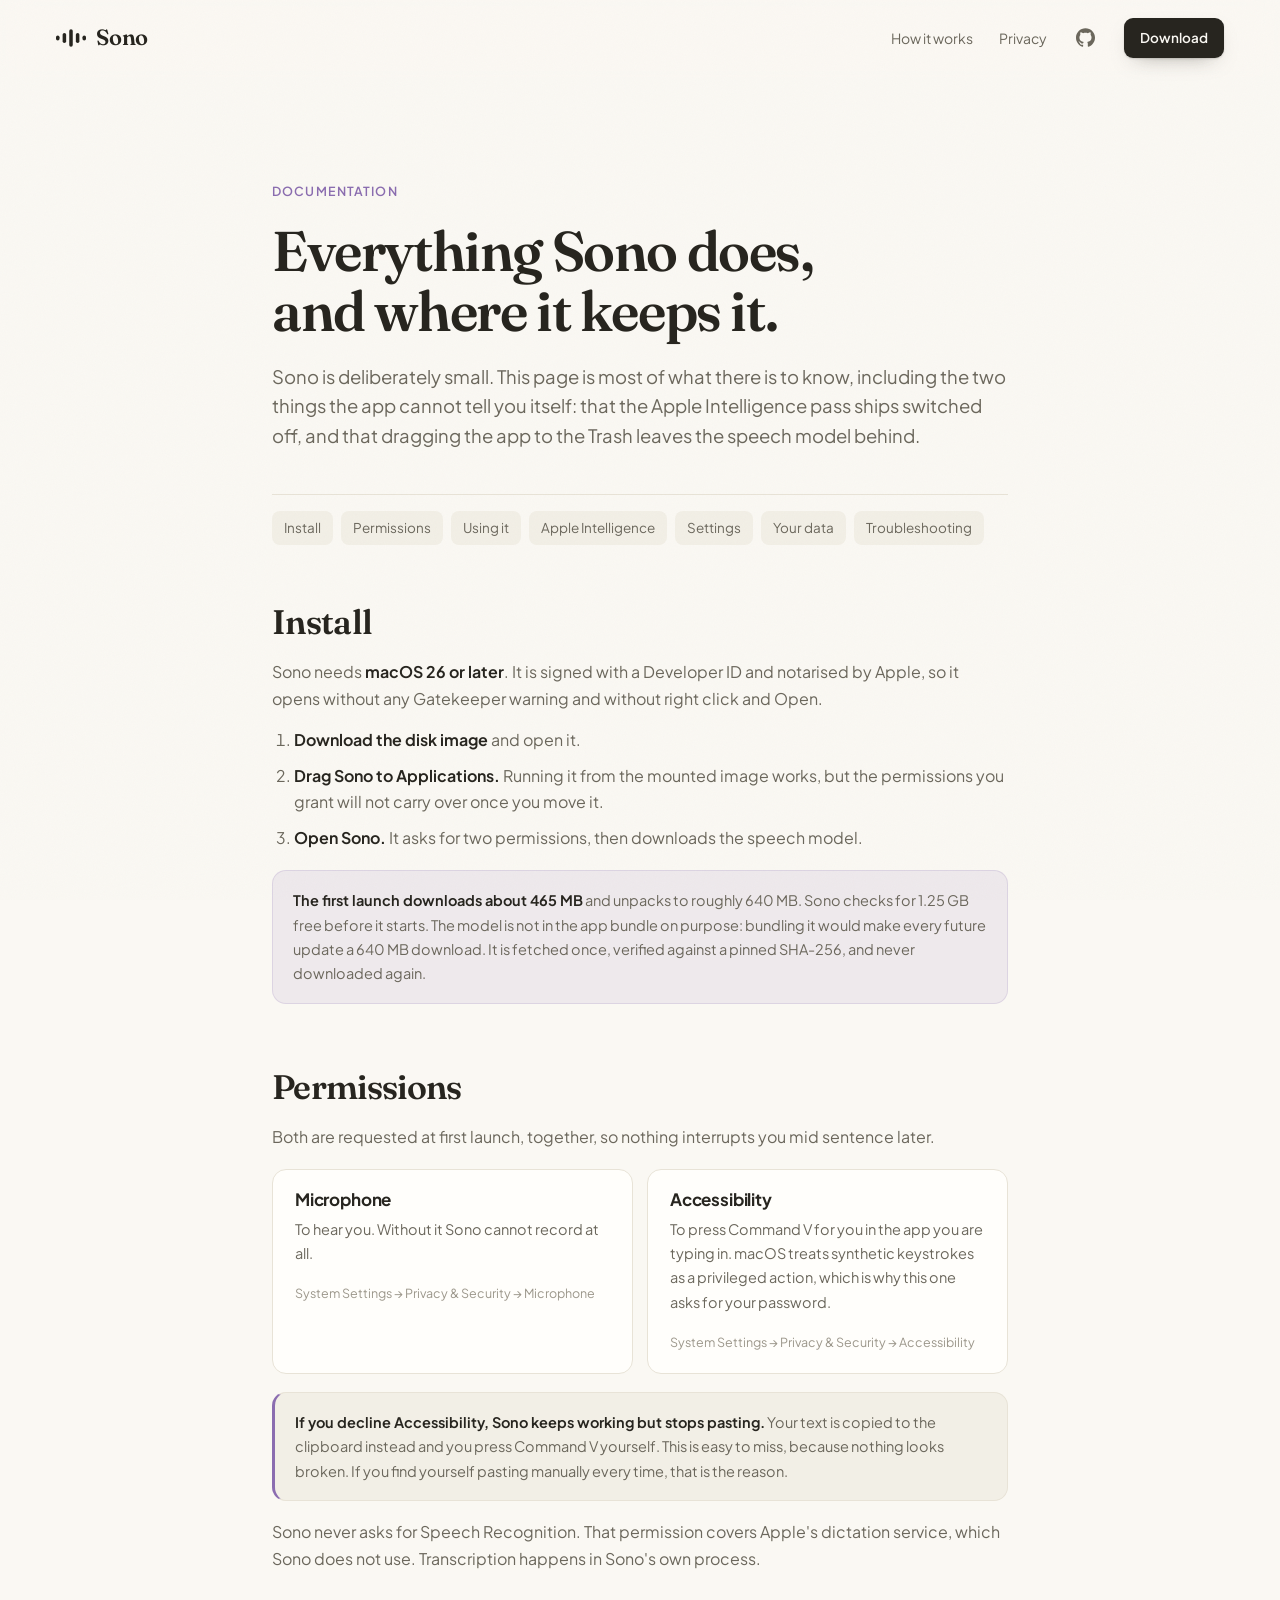
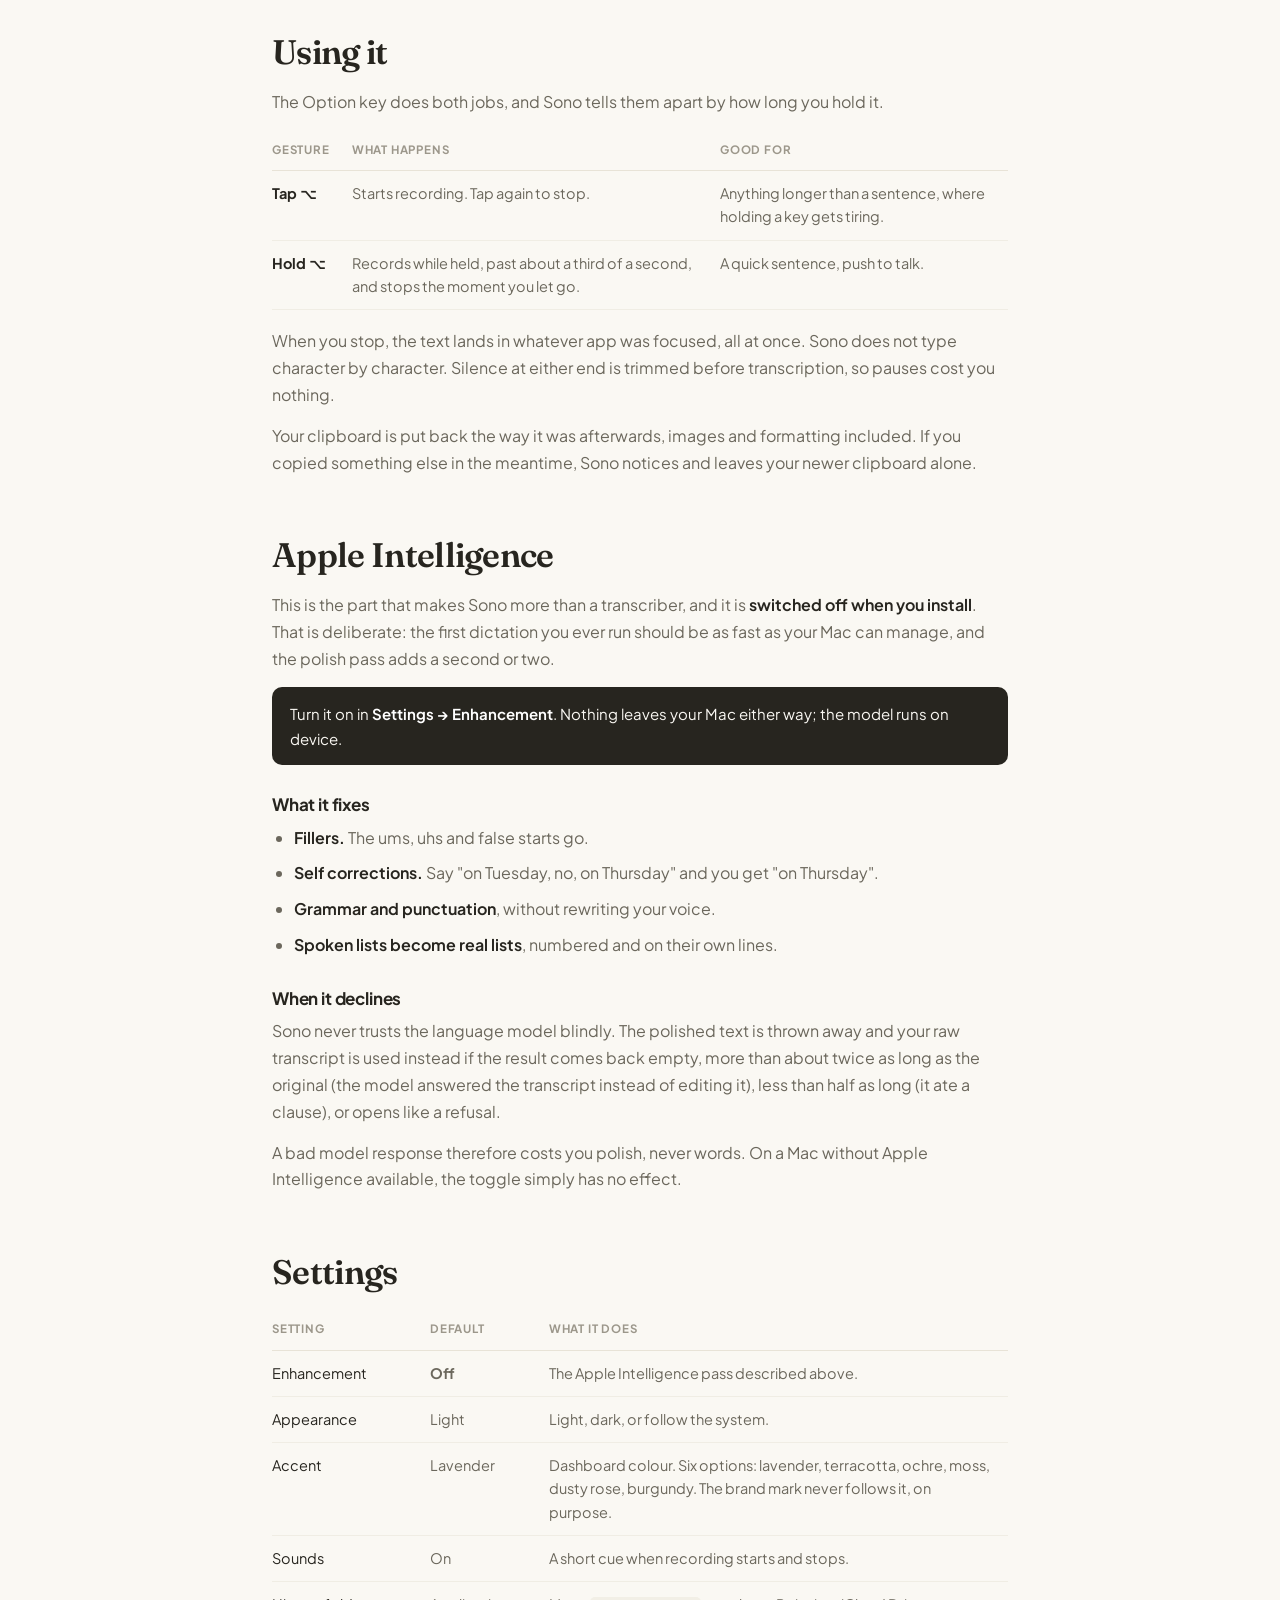
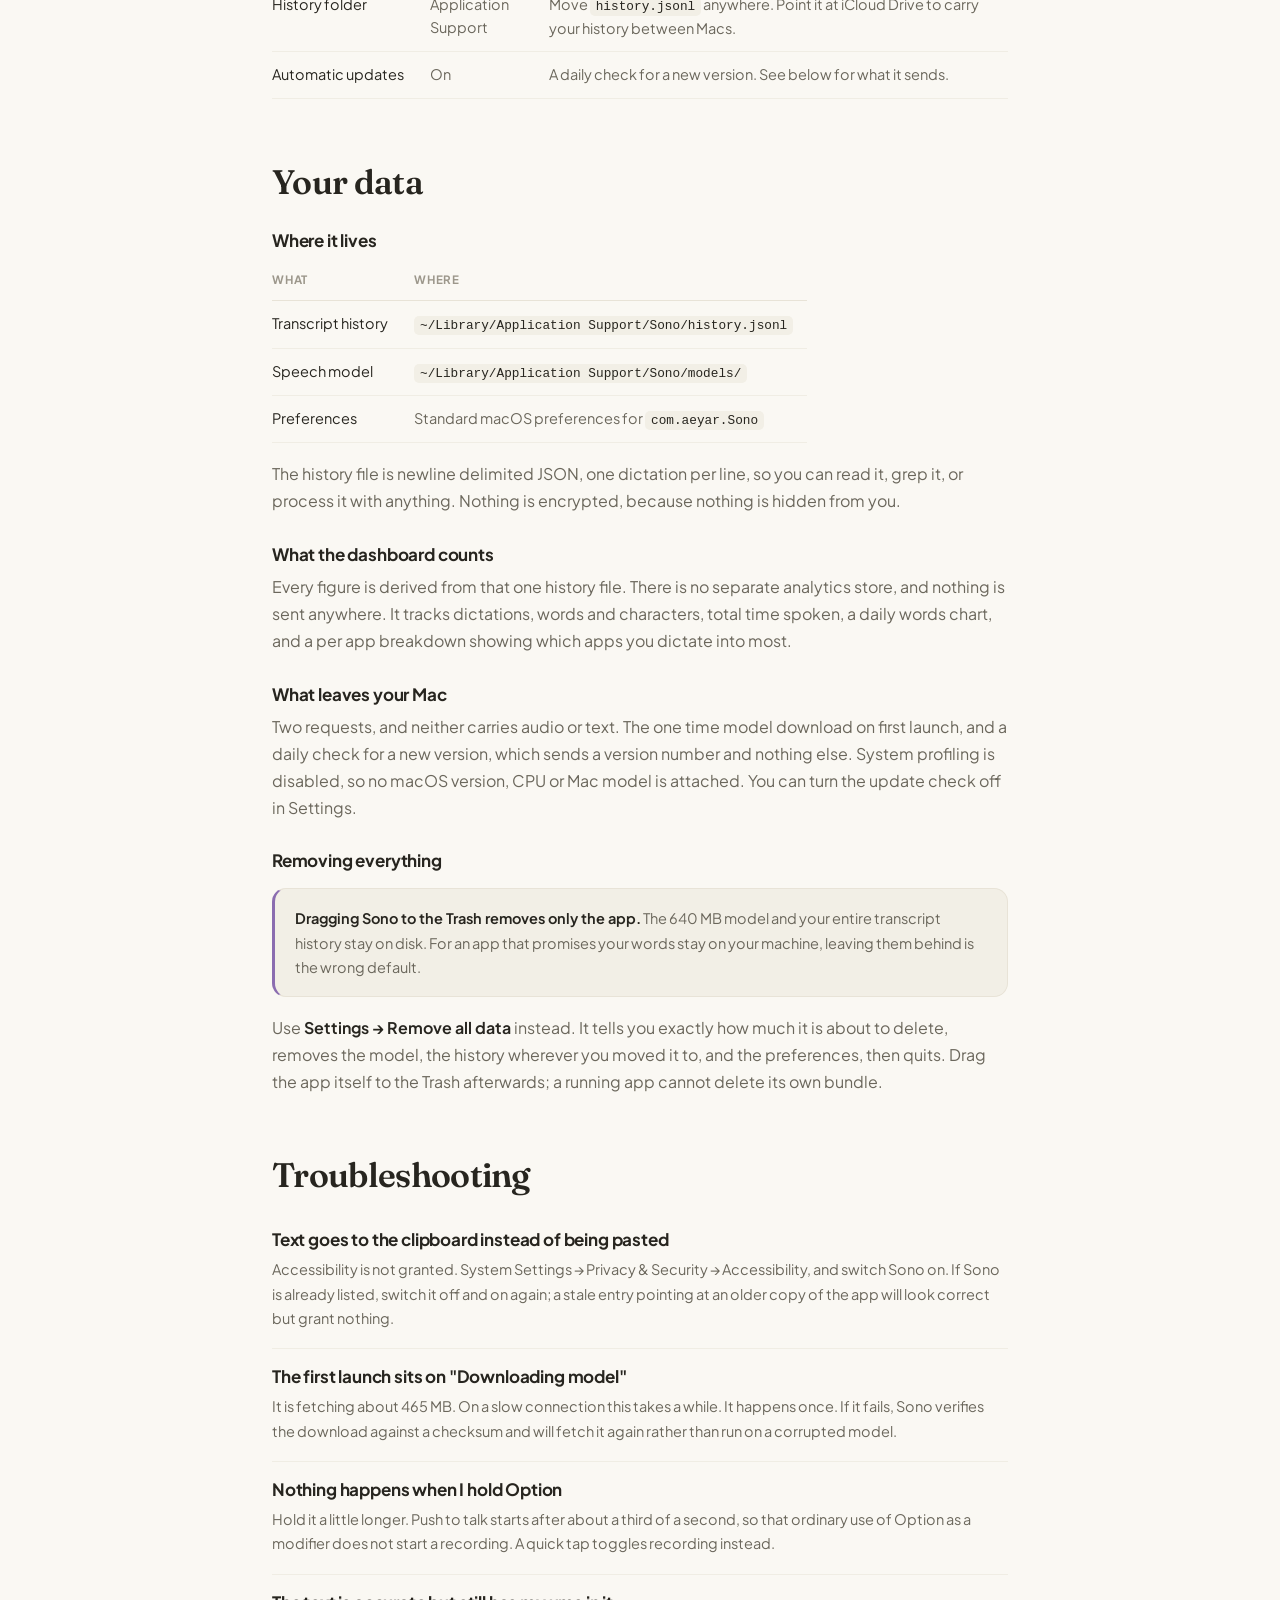
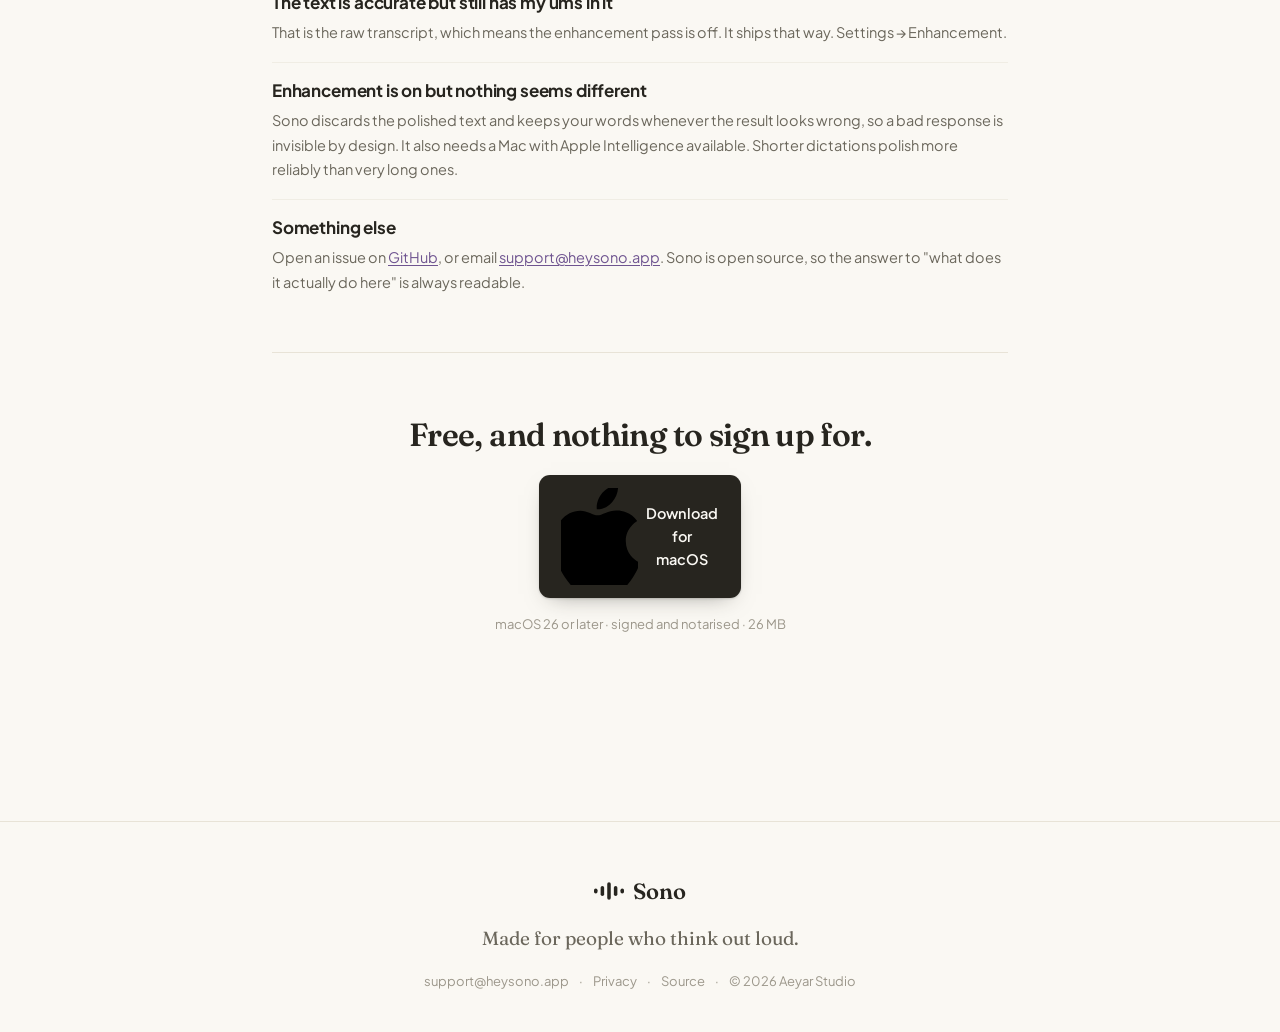
==== Web/docs.html @ 84ddc8af "Add a docs page Two things the app cannot tell you about itself, and both cost users something: the " ====
<!doctype html>
<html lang="en">
<head>
<meta charset="utf-8" />
<meta name="viewport" content="width=device-width, initial-scale=1" />
<title>Sono · Documentation</title>
<meta name="description" content="How to install Sono, which permissions it needs and why, what the Apple Intelligence pass does, where your data lives, and how to remove it." />
<link rel="stylesheet" href="css/style.css" />
<link rel="icon" href="img/favicon.svg" type="image/svg+xml" />
<meta property="og:title" content="Sono documentation" />
<meta property="og:description" content="Install, permissions, Apple Intelligence, your data." />
</head>
<body>

<svg class="grain" aria-hidden="true"><filter id="g"><feTurbulence type="fractalNoise" baseFrequency="0.9" numOctaves="3" /></filter><rect width="100%" height="100%" filter="url(#g)" /></svg>

<header class="nav">
  <a class="brand" href="/" aria-label="Sono home">
    <svg class="mark" viewBox="0 0 34 20" aria-hidden="true">
      <rect x="0"  y="7.2" width="4" height="5.6" rx="2" />
      <rect x="7.5" y="4.2" width="4" height="11.6" rx="2" />
      <rect x="15" y="0"   width="4" height="20"   rx="2" />
      <rect x="22.5" y="4.2" width="4" height="11.6" rx="2" />
      <rect x="30" y="7.2" width="4" height="5.6" rx="2" />
    </svg>
    <span class="wordmark">Sono</span>
  </a>
  <nav class="nav-links">
    <a href="/#how">How it works</a>
    <a href="/#privacy">Privacy</a>
    <a class="nav-icon" href="https://github.com/aeyar-studio/sono"
       target="_blank" rel="noopener" aria-label="Sono on GitHub" title="Source on GitHub">
      <svg viewBox="0 0 24 24" aria-hidden="true" focusable="false">
        <path fill="currentColor" d="M12 .297c-6.63 0-12 5.373-12 12 0 5.303 3.438 9.8 8.205 11.385.6.113.82-.258.82-.577 0-.285-.01-1.04-.015-2.04-3.338.724-4.042-1.61-4.042-1.61C4.422 18.07 3.633 17.7 3.633 17.7c-1.087-.744.084-.729.084-.729 1.205.084 1.838 1.236 1.838 1.236 1.07 1.835 2.809 1.305 3.495.998.108-.776.417-1.305.76-1.605-2.665-.3-5.466-1.332-5.466-5.93 0-1.31.465-2.38 1.235-3.22-.135-.303-.54-1.523.105-3.176 0 0 1.005-.322 3.3 1.23.96-.267 1.98-.399 3-.405 1.02.006 2.04.138 3 .405 2.28-1.552 3.285-1.23 3.285-1.23.645 1.653.24 2.873.12 3.176.765.84 1.23 1.91 1.23 3.22 0 4.61-2.805 5.625-5.475 5.92.42.36.81 1.096.81 2.22 0 1.606-.015 2.896-.015 3.286 0 .315.21.69.825.57C20.565 22.092 24 17.592 24 12.297c0-6.627-5.373-12-12-12" />
      </svg>
    </a>
    <a class="btn btn-solid btn-sm" href="/releases/Sono-1.0.dmg" download>Download</a>
  </nav>
</header>

<main class="docs">

  <header class="docs-head">
    <p class="eyebrow">Documentation</p>
    <h1>Everything Sono does,<br />and where it keeps it.</h1>
    <p class="lede">
      Sono is deliberately small. This page is most of what there is to know,
      including the two things the app cannot tell you itself: that the
      Apple Intelligence pass ships switched off, and that dragging the app to
      the Trash leaves the speech model behind.
    </p>
  </header>

  <nav class="docs-toc" aria-label="On this page">
    <a href="#install">Install</a>
    <a href="#permissions">Permissions</a>
    <a href="#using">Using it</a>
    <a href="#intelligence">Apple Intelligence</a>
    <a href="#settings">Settings</a>
    <a href="#data">Your data</a>
    <a href="#trouble">Troubleshooting</a>
  </nav>

  <!-- ─────────────────────────────── install -->
  <section class="docs-sec" id="install">
    <h2>Install</h2>
    <p>
      Sono needs <b>macOS 26 or later</b>. It is signed with a Developer ID and
      notarised by Apple, so it opens without any Gatekeeper warning and without
      right click and Open.
    </p>
    <ol class="docs-steps">
      <li><b>Download the disk image</b> and open it.</li>
      <li><b>Drag Sono to Applications.</b> Running it from the mounted image
        works, but the permissions you grant will not carry over once you move it.</li>
      <li><b>Open Sono.</b> It asks for two permissions, then downloads the speech
        model.</li>
    </ol>
    <div class="docs-note">
      <p>
        <b>The first launch downloads about 465 MB</b> and unpacks to roughly
        640 MB. Sono checks for 1.25 GB free before it starts. The model is not
        in the app bundle on purpose: bundling it would make every future update
        a 640 MB download. It is fetched once, verified against a pinned SHA-256,
        and never downloaded again.
      </p>
    </div>
  </section>

  <!-- ─────────────────────────────── permissions -->
  <section class="docs-sec" id="permissions">
    <h2>Permissions</h2>
    <p>
      Both are requested at first launch, together, so nothing interrupts you
      mid sentence later.
    </p>

    <div class="docs-grid">
      <div class="docs-card">
        <h3>Microphone</h3>
        <p>To hear you. Without it Sono cannot record at all.</p>
        <p class="docs-meta">System Settings → Privacy &amp; Security → Microphone</p>
      </div>
      <div class="docs-card">
        <h3>Accessibility</h3>
        <p>
          To press Command V for you in the app you are typing in. macOS treats
          synthetic keystrokes as a privileged action, which is why this one asks
          for your password.
        </p>
        <p class="docs-meta">System Settings → Privacy &amp; Security → Accessibility</p>
      </div>
    </div>

    <div class="docs-note docs-note-warn">
      <p>
        <b>If you decline Accessibility, Sono keeps working but stops pasting.</b>
        Your text is copied to the clipboard instead and you press Command V
        yourself. This is easy to miss, because nothing looks broken. If you find
        yourself pasting manually every time, that is the reason.
      </p>
    </div>

    <p>
      Sono never asks for Speech Recognition. That permission covers Apple's
      dictation service, which Sono does not use. Transcription happens in
      Sono's own process.
    </p>
  </section>

  <!-- ─────────────────────────────── using -->
  <section class="docs-sec" id="using">
    <h2>Using it</h2>
    <p>The Option key does both jobs, and Sono tells them apart by how long you hold it.</p>

    <table class="docs-table">
      <thead><tr><th>Gesture</th><th>What happens</th><th>Good for</th></tr></thead>
      <tbody>
        <tr>
          <td><b>Tap ⌥</b></td>
          <td>Starts recording. Tap again to stop.</td>
          <td>Anything longer than a sentence, where holding a key gets tiring.</td>
        </tr>
        <tr>
          <td><b>Hold ⌥</b></td>
          <td>Records while held, past about a third of a second, and stops the
              moment you let go.</td>
          <td>A quick sentence, push to talk.</td>
        </tr>
      </tbody>
    </table>

    <p>
      When you stop, the text lands in whatever app was focused, all at once.
      Sono does not type character by character. Silence at either end is
      trimmed before transcription, so pauses cost you nothing.
    </p>
    <p>
      Your clipboard is put back the way it was afterwards, images and formatting
      included. If you copied something else in the meantime, Sono notices and
      leaves your newer clipboard alone.
    </p>
  </section>

  <!-- ─────────────────────────────── apple intelligence -->
  <section class="docs-sec" id="intelligence">
    <h2>Apple Intelligence</h2>
    <p>
      This is the part that makes Sono more than a transcriber, and it is
      <b>switched off when you install</b>. That is deliberate: the first
      dictation you ever run should be as fast as your Mac can manage, and the
      polish pass adds a second or two.
    </p>
    <p class="docs-turnon">
      Turn it on in <b>Settings → Enhancement</b>. Nothing leaves your Mac either
      way; the model runs on device.
    </p>

    <h3>What it fixes</h3>
    <ul class="docs-list">
      <li><b>Fillers.</b> The ums, uhs and false starts go.</li>
      <li><b>Self corrections.</b> Say "on Tuesday, no, on Thursday" and you get
        "on Thursday".</li>
      <li><b>Grammar and punctuation</b>, without rewriting your voice.</li>
      <li><b>Spoken lists become real lists</b>, numbered and on their own lines.</li>
    </ul>

    <h3>When it declines</h3>
    <p>
      Sono never trusts the language model blindly. The polished text is thrown
      away and your raw transcript is used instead if the result comes back
      empty, more than about twice as long as the original (the model answered
      the transcript instead of editing it), less than half as long (it ate a
      clause), or opens like a refusal.
    </p>
    <p>
      A bad model response therefore costs you polish, never words. On a Mac
      without Apple Intelligence available, the toggle simply has no effect.
    </p>
  </section>

  <!-- ─────────────────────────────── settings -->
  <section class="docs-sec" id="settings">
    <h2>Settings</h2>
    <table class="docs-table">
      <thead><tr><th>Setting</th><th>Default</th><th>What it does</th></tr></thead>
      <tbody>
        <tr><td>Enhancement</td><td><b>Off</b></td>
            <td>The Apple Intelligence pass described above.</td></tr>
        <tr><td>Appearance</td><td>Light</td>
            <td>Light, dark, or follow the system.</td></tr>
        <tr><td>Accent</td><td>Lavender</td>
            <td>Dashboard colour. Six options: lavender, terracotta, ochre, moss,
                dusty rose, burgundy. The brand mark never follows it, on purpose.</td></tr>
        <tr><td>Sounds</td><td>On</td>
            <td>A short cue when recording starts and stops.</td></tr>
        <tr><td>History folder</td><td>Application Support</td>
            <td>Move <code>history.jsonl</code> anywhere. Point it at iCloud Drive
                to carry your history between Macs.</td></tr>
        <tr><td>Automatic updates</td><td>On</td>
            <td>A daily check for a new version. See below for what it sends.</td></tr>
      </tbody>
    </table>
  </section>

  <!-- ─────────────────────────────── data -->
  <section class="docs-sec" id="data">
    <h2>Your data</h2>

    <h3>Where it lives</h3>
    <table class="docs-table">
      <thead><tr><th>What</th><th>Where</th></tr></thead>
      <tbody>
        <tr><td>Transcript history</td>
            <td><code>~/Library/Application Support/Sono/history.jsonl</code></td></tr>
        <tr><td>Speech model</td>
            <td><code>~/Library/Application Support/Sono/models/</code></td></tr>
        <tr><td>Preferences</td>
            <td>Standard macOS preferences for <code>com.aeyar.Sono</code></td></tr>
      </tbody>
    </table>
    <p>
      The history file is newline delimited JSON, one dictation per line, so you
      can read it, grep it, or process it with anything. Nothing is encrypted,
      because nothing is hidden from you.
    </p>

    <h3>What the dashboard counts</h3>
    <p>
      Every figure is derived from that one history file. There is no separate
      analytics store, and nothing is sent anywhere. It tracks dictations, words
      and characters, total time spoken, a daily words chart, and a per app
      breakdown showing which apps you dictate into most.
    </p>

    <h3>What leaves your Mac</h3>
    <p>
      Two requests, and neither carries audio or text. The one time model
      download on first launch, and a daily check for a new version, which sends
      a version number and nothing else. System profiling is disabled, so no
      macOS version, CPU or Mac model is attached. You can turn the update check
      off in Settings.
    </p>

    <h3>Removing everything</h3>
    <div class="docs-note docs-note-warn">
      <p>
        <b>Dragging Sono to the Trash removes only the app.</b> The 640 MB model
        and your entire transcript history stay on disk. For an app that promises
        your words stay on your machine, leaving them behind is the wrong default.
      </p>
    </div>
    <p>
      Use <b>Settings → Remove all data</b> instead. It tells you exactly how much
      it is about to delete, removes the model, the history wherever you moved it
      to, and the preferences, then quits. Drag the app itself to the Trash
      afterwards; a running app cannot delete its own bundle.
    </p>
  </section>

  <!-- ─────────────────────────────── troubleshooting -->
  <section class="docs-sec" id="trouble">
    <h2>Troubleshooting</h2>

    <div class="docs-qa">
      <h3>Text goes to the clipboard instead of being pasted</h3>
      <p>
        Accessibility is not granted. System Settings → Privacy &amp; Security →
        Accessibility, and switch Sono on. If Sono is already listed, switch it
        off and on again; a stale entry pointing at an older copy of the app will
        look correct but grant nothing.
      </p>
    </div>

    <div class="docs-qa">
      <h3>The first launch sits on "Downloading model"</h3>
      <p>
        It is fetching about 465 MB. On a slow connection this takes a while.
        It happens once. If it fails, Sono verifies the download against a
        checksum and will fetch it again rather than run on a corrupted model.
      </p>
    </div>

    <div class="docs-qa">
      <h3>Nothing happens when I hold Option</h3>
      <p>
        Hold it a little longer. Push to talk starts after about a third of a
        second, so that ordinary use of Option as a modifier does not start a
        recording. A quick tap toggles recording instead.
      </p>
    </div>

    <div class="docs-qa">
      <h3>The text is accurate but still has my ums in it</h3>
      <p>
        That is the raw transcript, which means the enhancement pass is off. It
        ships that way. Settings → Enhancement.
      </p>
    </div>

    <div class="docs-qa">
      <h3>Enhancement is on but nothing seems different</h3>
      <p>
        Sono discards the polished text and keeps your words whenever the result
        looks wrong, so a bad response is invisible by design. It also needs a Mac
        with Apple Intelligence available. Shorter dictations polish more reliably
        than very long ones.
      </p>
    </div>

    <div class="docs-qa">
      <h3>Something else</h3>
      <p>
        Open an issue on <a href="https://github.com/aeyar-studio/sono/issues"
        target="_blank" rel="noopener">GitHub</a>, or email
        <a href="mailto:support@heysono.app">support@heysono.app</a>. Sono is open
        source, so the answer to "what does it actually do here" is always
        readable.
      </p>
    </div>
  </section>

  <section class="docs-cta">
    <h2>Free, and nothing to sign up for.</h2>
    <a class="btn btn-solid" href="/releases/Sono-1.0.dmg" download>
      <svg class="apple" viewBox="5.2 2.6 14.5 18.3" aria-hidden="true">
        <path d="M18.71 19.5c-.83 1.24-1.71 2.45-3.05 2.47-1.34.03-1.77-.79-3.29-.79-1.53 0-2 .77-3.27.82-1.31.05-2.3-1.32-3.14-2.53C4.25 17 2.94 12.45 4.7 9.39c.87-1.52 2.43-2.48 4.12-2.51 1.28-.02 2.5.87 3.29.87.78 0 2.26-1.07 3.81-.91.65.03 2.47.26 3.64 1.98-.09.06-2.17 1.28-2.15 3.81.03 3.02 2.65 4.03 2.68 4.04-.03.07-.42 1.44-1.38 2.83M13 3.5c.73-.83 1.94-1.46 2.94-1.5.13 1.17-.34 2.35-1.04 3.19-.69.85-1.83 1.51-2.95 1.42-.15-1.15.41-2.35 1.05-3.11z" />
      </svg>
      Download for macOS
    </a>
    <p class="docs-cta-meta">macOS 26 or later · signed and notarised · 26 MB</p>
  </section>

</main>

<footer class="foot">
  <div class="foot-brand">
    <svg class="mark" viewBox="0 0 34 20" aria-hidden="true">
      <rect x="0"  y="7.2" width="4" height="5.6" rx="2" />
      <rect x="7.5" y="4.2" width="4" height="11.6" rx="2" />
      <rect x="15" y="0"   width="4" height="20"   rx="2" />
      <rect x="22.5" y="4.2" width="4" height="11.6" rx="2" />
      <rect x="30" y="7.2" width="4" height="5.6" rx="2" />
    </svg>
    <span class="wordmark">Sono</span>
  </div>
  <p class="foot-line">Made for people who think out loud.</p>
  <p class="foot-meta">
    <a href="mailto:support@heysono.app">support@heysono.app</a>
    <span aria-hidden="true">·</span>
    <a href="/#privacy">Privacy</a>
    <span aria-hidden="true">·</span>
    <a href="https://github.com/aeyar-studio/sono" target="_blank" rel="noopener">Source</a>
    <span aria-hidden="true">·</span>
    <span>&copy; 2026 Aeyar Studio</span>
  </p>
</footer>

</body>
</html>
---- Web/css/style.css ----
/* ───────────────────────────────────────────── fonts
   Self hosted on purpose. A page whose headline is "we do not listen to you"
   should not hand every visitor's IP to a font CDN. */
@font-face {
  font-family: 'Plus Jakarta Sans';
  src: url('../fonts/PlusJakartaSans.ttf') format('truetype-variations');
  font-weight: 200 800;
  font-display: swap;
}
@font-face {
  font-family: 'Fraunces';
  src: url('../fonts/Fraunces.ttf') format('truetype-variations');
  font-weight: 100 900;
  font-display: swap;
}

/* ───────────────────────────────────────────── tokens */
:root {
  --cream: #faf8f3;
  --panel: #fffefb;
  --sand: #f2efe6;
  --border: #e8e3d7;
  --border-soft: #f0ede4;

  --ink: #27251f;
  --ink-2: #6b675c;
  --ink-3: #9c978b;

  --accent: #8b6db0;
  --accent-deep: #6f5490;
  --wash: rgba(139, 109, 176, 0.10);
  --tint: rgba(139, 109, 176, 0.18);

  --pill: #12111b;
  --radius: 14px;
  --measure: 640px;
  --ease: cubic-bezier(0.22, 0.61, 0.36, 1);
}

* { box-sizing: border-box; }

html { scroll-behavior: smooth; }

body {
  margin: 0;
  background: var(--cream);
  color: var(--ink);
  font-family: 'Plus Jakarta Sans', -apple-system, system-ui, sans-serif;
  font-size: 16px;
  line-height: 1.6;
  -webkit-font-smoothing: antialiased;
  overflow-x: hidden;
}

/* Paper tooth. 2% noise stops the cream reading as flat digital fill. */
.grain {
  position: fixed;
  inset: 0;
  width: 100%; height: 100%;
  opacity: 0.028;
  pointer-events: none;
  z-index: 100;
  mix-blend-mode: multiply;
}

h1, h2, h3 { font-weight: 600; letter-spacing: -0.02em; line-height: 1.12; margin: 0; }
p { margin: 0; }
a { color: inherit; text-decoration: none; }
em { font-style: normal; color: var(--accent); }

/* ───────────────────────────────────────────── nav */
.nav {
  position: sticky; top: 0; z-index: 50;
  display: flex; align-items: center; justify-content: space-between;
  padding: 18px clamp(20px, 5vw, 56px);
  background: rgba(250, 248, 243, 0.82);
  backdrop-filter: saturate(1.4) blur(14px);
  border-bottom: 1px solid transparent;
  transition: border-color 0.3s var(--ease);
}
.nav.stuck { border-bottom-color: var(--border); }

.brand { display: inline-flex; align-items: center; gap: 10px; }
.mark { width: 30px; height: 18px; fill: var(--ink); }
.wordmark {
  font-family: 'Fraunces', Georgia, serif;
  font-weight: 600; font-size: 22px; letter-spacing: -0.01em;
}

.nav-links { display: flex; align-items: center; gap: clamp(14px, 2vw, 30px); }
/* :not(.btn) matters. A descendant selector outranks .btn-solid, so without it
   the Download button's label went grey on near-black. */
.nav-links a:not(.btn) { font-size: 14px; color: var(--ink-2); transition: color 0.2s; }
.nav-links a:not(.btn):hover { color: var(--ink); }

/* GitHub mark. Sized to the 44px pointer target Apple and WCAG both ask for,
   while the glyph itself stays at nav weight. */
.nav-icon {
  display: inline-flex; align-items: center; justify-content: center;
  width: 34px; height: 34px; margin: 0 -4px;
  border-radius: 9px;
  color: var(--ink-2);
  transition: color 0.2s, background 0.2s;
}
.nav-icon svg { width: 19px; height: 19px; display: block; }
.nav-icon:hover { color: var(--ink); background: var(--sand); }
.nav-icon:focus-visible { outline: 2px solid var(--accent); outline-offset: 2px; }

/* ───────────────────────────────────────────── buttons */
.btn {
  display: inline-flex; align-items: center; justify-content: center; gap: 8px;
  padding: 13px 22px;
  border-radius: 11px;
  font-size: 14.5px; font-weight: 600;
  transition: transform 0.18s var(--ease), background 0.2s, box-shadow 0.25s;
  will-change: transform;
}
.btn-solid {
  background: var(--ink); color: var(--cream);
  box-shadow: 0 1px 2px rgba(39, 37, 31, 0.16), 0 8px 22px -12px rgba(39, 37, 31, 0.5);
}
.btn-solid:hover { transform: translateY(-2px); background: #1b1a15; }
.btn-ghost { color: var(--ink); border: 1px solid var(--border); background: var(--panel); }
.btn-ghost:hover { transform: translateY(-2px); border-color: var(--ink-3); }
.btn-sm { padding: 9px 16px; font-size: 13.5px; border-radius: 9px; }
.btn-block { width: 100%; }
/* currentColor, so it inverts with the button rather than being pinned white.
   The leaf makes the mark read low against cap height, hence the 1px lift. */
.btn-apple { height: 16px; width: 12.7px; fill: currentColor; flex: none; margin-top: -1px; }

/* ───────────────────────────────────────────── hero */
/* Tighter than it was: the stream band now sits above and carries the top space. */
.hero {
  position: relative;
  padding: clamp(20px, 4vh, 46px) clamp(20px, 5vw, 56px) 0;
  max-width: 1180px; margin: 0 auto;
  text-align: center;
}
/* One slow lavender bloom. Follows the pointer a little, never announces itself. */
.hero-glow {
  position: absolute; left: 50%; top: 4%;
  width: min(760px, 90vw); aspect-ratio: 1;
  transform: translate(-50%, 0);
  background: radial-gradient(circle, rgba(139, 109, 176, 0.20), transparent 62%);
  filter: blur(30px);
  pointer-events: none;
  transition: transform 1.6s var(--ease);
}

.eyebrow {
  font-size: 12.5px; font-weight: 600; letter-spacing: 0.09em;
  text-transform: uppercase; color: var(--accent);
  margin-bottom: 20px;
}
.hero h1 {
  font-family: 'Fraunces', Georgia, serif;
  font-size: clamp(40px, 6.4vw, 78px);
  font-weight: 600;
  letter-spacing: -0.03em;
}
.hero h1 .line { display: block; }
.accent-text { color: var(--accent); }

.lede {
  max-width: var(--measure); margin: 24px auto 0;
  font-size: clamp(16px, 1.5vw, 18.5px);
  color: var(--ink-2);
}
.cta { display: flex; gap: 12px; justify-content: center; flex-wrap: wrap; margin-top: 34px; }

/* ───────────────────────────────────────────── the island demo */
.stage {
  position: relative;
  margin: clamp(52px, 8vw, 92px) auto 0;
  max-width: 940px;
}
/* Positioned and stacked above the stream, and opaque, so it hides the cut
   edges where the grey text stops and the ribbon starts. */
.fake-window {
  position: relative; z-index: 1;
  border-radius: 16px;
  background: var(--panel);
  border: 1px solid var(--border);
  box-shadow: 0 1px 2px rgba(39, 37, 31, 0.05), 0 40px 80px -50px rgba(39, 37, 31, 0.42);
  overflow: hidden;
  text-align: left;
}
.fake-bar {
  display: flex; gap: 7px; align-items: center;
  padding: 13px 16px;
  border-bottom: 1px solid var(--border-soft);
  background: var(--sand);
}
.fake-bar i { width: 10px; height: 10px; border-radius: 50%; background: var(--border); }
.win-title {
  margin-left: 10px; font-size: 12px; font-weight: 600;
  color: var(--ink-3); letter-spacing: 0.01em;
}
/* Fixed height across all six scenes. Without it the island, which hangs off the
   window's bottom edge, jumps every time a taller app mounts. Sized to the
   longest scene at the narrowest width this rule covers (Slack, ~219px at 721px),
   because a scene that overflows silently loses the end of its sentence. Slack
   sets the floor: its sidebar, feed and composer need this much room. */
.sc { height: 412px; padding: 22px 24px; overflow: hidden; }
.typed { font-size: 16.5px; line-height: 1.65; color: var(--ink); margin: 0; }
.typed-pre { white-space: pre-wrap; }
/* The paste is instantaneous, like the app's. This only stops it from blinking
   in below the reader's notice. */
@keyframes land { from { opacity: 0; } to { opacity: 1; } }
.typed.landed { animation: land 0.18s var(--ease); }
/* A pseudo-element, not a sibling span: .typed is a block, so a real element
   after it would sit on the next line instead of trailing the text. */
.typed::after {
  content: ''; display: inline-block; width: 2px; height: 1.05em;
  background: var(--accent); margin-left: 2px;
  transform: translateY(2px);
  animation: blink 1.05s steps(2, start) infinite;
}
@keyframes blink { to { opacity: 0; } }

/* ── the six scenes. Recognisable by chrome and wording, no logos. */
.sc p { margin: 0; }

/* ── Slack. Its own aubergine chrome, three columns, and the composer at the
   bottom where the dictation lands. Traffic lights live in the purple bar, so
   this scene is `bare` and draws its own. */
.sc-slack {
  --sk-aubergine: #3f0e40;
  --sk-rail: #350d36;
  padding: 0; display: flex; flex-direction: column;
  font-size: 12px;
}
.sk-dots { display: flex; gap: 6px; flex: none; }
.sk-dots i { width: 9px; height: 9px; border-radius: 50%; display: block; }
.sk-dots i:nth-child(1) { background: #ff5f57; }
.sk-dots i:nth-child(2) { background: #febc2e; }
.sk-dots i:nth-child(3) { background: #28c840; }
.sk-top {
  display: flex; align-items: center; gap: 14px;
  background: var(--sk-aubergine); padding: 9px 14px; flex: none;
}
.sk-arrows { color: rgba(255, 255, 255, 0.6); font-size: 14px; letter-spacing: 3px; }
.sk-search {
  flex: 1; max-width: 340px; margin: 0 auto;
  border: 1px solid rgba(255, 255, 255, 0.22); border-radius: 7px;
  padding: 4px 12px; font-size: 11.5px; color: rgba(255, 255, 255, 0.72);
}
.sk-cols { display: flex; flex: 1; min-height: 0; }
.sk-rail {
  width: 58px; flex: none; background: var(--sk-rail);
  padding: 10px 0; display: flex; flex-direction: column; align-items: center; gap: 12px;
}
.sk-ws {
  width: 26px; height: 26px; border-radius: 7px; margin-bottom: 4px;
  background: #4bbfa5; color: #0f3f36;
  display: flex; align-items: center; justify-content: center;
  font-size: 14px; font-weight: 700;
}
.sk-r {
  display: flex; flex-direction: column; align-items: center; gap: 3px;
  font-size: 9.5px; color: rgba(255, 255, 255, 0.66);
}
/* currentColor, so the active item lights up icon and label together. */
.sk-r svg { width: 16px; height: 16px; fill: currentColor; display: block; }
.sk-r.on { color: #fff; }
.sk-side {
  width: 168px; flex: none; background: var(--sk-aubergine);
  padding: 8px 0 0; overflow: hidden;
}
.sk-side p { padding: 3px 14px; color: rgba(255, 255, 255, 0.72); }
.sk-name { font-size: 14px; font-weight: 700; color: #fff !important; padding-bottom: 8px !important; }
.sk-g {
  font-size: 10.5px; color: rgba(255, 255, 255, 0.5) !important;
  margin-top: 8px !important;
}
.sk-i { display: flex; align-items: center; gap: 7px; border-radius: 5px; margin: 0 6px; }
.sk-i.on { background: #1164a3; color: #fff !important; font-weight: 600; }
.sk-b {
  margin-left: auto; background: #fff; color: var(--sk-aubergine);
  font-size: 9.5px; font-weight: 700; border-radius: 999px; padding: 0 5px;
}
/* Drawn avatars, three sizes: message, sidebar, member cluster. */
.av { width: 30px; height: 30px; flex: none; display: block; }
.av.sm { width: 15px; height: 15px; }
.av.xs { width: 17px; height: 17px; }
.sk-main { flex: 1; min-width: 0; background: #fff; display: flex; flex-direction: column; }
.sk-head {
  padding: 10px 16px; border-bottom: 1px solid #e6e4e6; flex: none;
  display: flex; align-items: center; justify-content: space-between; gap: 12px;
}
.sk-mem {
  display: flex; align-items: center; flex: none;
  border: 1px solid #ddd; border-radius: 7px; padding: 2px 7px 2px 4px; background: #f8f8f8;
}
.sk-mem .av { margin-right: -5px; border: 1.5px solid #fff; border-radius: 5px; }
.sk-mem b { margin-left: 10px; font-size: 10.5px; color: #1d1c1d; }
/* The app shortcut row. Recognisable by name and dot, no borrowed marks. */
.sk-apps {
  display: flex; gap: 16px; padding: 7px 16px !important;
  border-bottom: 1px solid #f0eff0; flex: none;
}
.sk-apps span { display: flex; align-items: center; gap: 5px; font-size: 11px; color: #1d1c1d; }
.sk-apps svg { width: 13px; height: 13px; display: block; flex: none; }
.sk-ch { font-size: 13.5px; font-weight: 700; color: #1d1c1d; }
.sk-ch span { color: #616061; font-weight: 400; }
.sk-desc { font-size: 11px; color: #616061; margin-top: 2px !important; }
.sk-feed { flex: 1; padding: 12px 16px; overflow: hidden; }
.sk-msg { display: flex; gap: 9px; margin-bottom: 12px; }
.sk-who { font-size: 12.5px; font-weight: 700; color: #1d1c1d; }
.sk-who span { font-weight: 400; color: #616061; font-size: 10.5px; margin-left: 6px; }
.sk-txt { font-size: 12.5px; color: #1d1c1d; line-height: 1.5; }
.sk-react { display: flex; align-items: center; gap: 6px; margin-top: 5px !important; }
.sk-react span {
  border: 1px solid #dddddd; border-radius: 999px;
  padding: 1px 7px; font-size: 10px; color: #1264a3; background: #f8f8f8;
}
.sk-react em { font-size: 10.5px; color: #1264a3; font-style: normal; font-weight: 600; }
.sk-box {
  margin: 0 16px 12px; border: 1px solid #c9c8c9; border-radius: 8px;
  flex: none; background: #fff;
}
.sk-tools, .sk-foot {
  display: flex; align-items: center; gap: 13px;
  padding: 6px 10px !important; color: #616061; font-size: 11.5px;
}
.sk-tools { border-bottom: 1px solid #ededed; }
.sk-tools b, .sk-tools i, .sk-tools s, .sk-tools u { font-size: 11.5px; }
.sk-foot em { margin-left: auto; color: #b9b9b9; font-style: normal; }
.sc-slack .typed { font-size: 12.5px; color: #1d1c1d; padding: 9px 11px; min-height: 34px; }
.sc-slack .typed::after { background: #1264a3; }

/* ── Claude Code. A terminal is dark even on a cream page; anything else reads
   as a fake. The mark is a pixel glyph in Anthropic's clay, not a traced logo. */
/* No negative margin to hide the window border: height would then have to be
   calc(100% + 2px), which resolves against a content-sized parent and collapses.
   The 1px cream border reads as the window edge anyway. */
.sc-term {
  background: #141414; padding: 14px 18px;
  font-family: ui-monospace, SFMono-Regular, Menlo, monospace;
  font-size: 12px; line-height: 1.65; color: #e6e4e1;
  display: flex; flex-direction: column;
}
/* The prompt sits at the bottom of a terminal, with the scrollback above it. */
.tm-input { margin-top: auto; }
.tm-dots { margin-bottom: 12px; }
.tm-dots i { opacity: 0.55; }
.tm-hero { display: flex; gap: 14px; align-items: flex-start; margin-bottom: 14px; }
.tm-logo { width: 34px; flex: none; fill: #d97757; margin-top: 2px; }
.tm-name { font-weight: 700; color: #f5f3f1; }
.tm-name span { font-weight: 400; color: #8a8681; }
.tm-meta { color: #8a8681; }
/* Claude Code tints the submitted turn. Same idea, same restraint. */
.tm-you {
  background: #2b2b2b; color: #f5f3f1;
  margin: 0 -18px 12px !important; padding: 2px 18px !important;
}
/* Hanging indent, not flex. Flex would make every inline child its own item and
   insert the gap before punctuation, giving "Read (…)" and "…swift , in the". */
.tm-b { padding-left: 20px; text-indent: -20px; margin-bottom: 8px !important; }
.tm-b em { font-style: normal; color: #8a8681; margin-right: 8px; }
.tm-b em.ok { color: #4ea373; }
.tm-b b { color: #f5f3f1; }
.tm-path { color: #6fa8dc; }
.tm-sub { color: #8a8681; padding-left: 20px; margin-bottom: 14px !important; }
.tm-input {
  border-top: 1px solid #2f2f2f; border-bottom: 1px solid #2f2f2f;
  margin-left: -18px; margin-right: -18px; padding: 9px 18px;
  display: flex; gap: 8px;
}
.tm-gt { color: #8a8681; flex: none; }
.sc-term .typed { min-width: 0; }
.sc-term .typed { font: inherit; color: #f5f3f1; }
/* A block cursor, not a hairline: that is what a terminal shows. */
.sc-term .typed::after {
  width: 7px; height: 1.05em; background: #e6e4e1; margin-left: 1px;
}
.tm-hint { color: #6f6c68; padding-top: 8px; }

.sc-code { padding: 0; display: flex; font-size: 13.5px; }
.vs-side {
  width: 176px; flex: none; background: var(--sand);
  border-right: 1px solid var(--border); padding-bottom: 8px;
}
.vs-side p { padding: 2px 14px; font-size: 11.5px; color: var(--ink-2); }
.vs-dots { padding: 11px 14px 12px !important; }
.vs-h { font-size: 10px !important; letter-spacing: 0.08em; color: var(--ink-3) !important; }
.vs-f { white-space: nowrap; }
.vs-f.in1 { padding-left: 24px !important; }
.vs-f.in2 { padding-left: 38px !important; }
.vs-f.on { background: var(--tint); color: var(--accent-deep) !important; font-weight: 600; }
.vs-body { flex: 1; min-width: 0; display: flex; flex-direction: column; }
.sc-code .vs-tabs { display: flex; gap: 2px; }
.sc-code .vs-tabs span {
  padding: 11px 16px; font-size: 12px; color: var(--ink-3);
  border-bottom: 1px solid var(--border-soft);
}
.sc-code .vs-tabs .on {
  color: var(--ink); background: var(--panel);
  border-bottom: 2px solid var(--accent);
}
.sc-code .vs-rows {
  flex: 1; padding: 12px 0 0 18px;
  font-family: ui-monospace, SFMono-Regular, Menlo, monospace;
  font-size: 12.5px; line-height: 1.85;
}
.sc-code .vs-rows p { display: flex; gap: 16px; }
.sc-code .vs-rows i { color: var(--ink-3); font-style: normal; min-width: 18px; text-align: right; }
.vs-status {
  display: flex; gap: 18px; flex: none;
  border-top: 1px solid var(--border-soft); background: var(--sand);
  padding: 5px 16px !important; font-size: 10.5px; color: var(--ink-2);
}
.sc-code .cm { color: #6c8f6a; }
.sc-code .kw { color: var(--accent-deep); }
.sc-code .fn { color: #2f6f9e; }
.sc-code .pm { color: var(--ink-2); }
.sc-code .dimmed { color: var(--ink-3); }
.sc-code .typed { font: inherit; color: #6c8f6a; }

.sc-mail { display: flex; flex-direction: column; }
.sc-mail .ml-tools {
  display: flex; gap: 20px; font-size: 13px; color: var(--ink-3);
  padding-bottom: 12px !important; border-bottom: 1px solid var(--border-soft);
}
.sc-mail .ml-f {
  font-size: 13.5px; color: var(--ink);
  padding: 9px 0; border-bottom: 1px solid var(--border-soft);
}
.sc-mail .ml-f span { color: var(--ink-3); display: inline-block; width: 62px; }
.sc-mail .ml-body { padding-top: 16px; flex: 1; display: flex; flex-direction: column; }
.sc-mail .typed { font-size: 15px; }
.sc-mail .ml-sig {
  margin-top: auto !important; padding-top: 16px;
  font-size: 13.5px; color: var(--ink-3); line-height: 1.5;
}

.sc-web { padding: 14px 0 0; }
.sc-web .br-url {
  display: flex; align-items: center; gap: 8px;
  margin: 0 18px 18px !important;
  background: var(--sand); border-radius: 999px;
  padding: 8px 14px; font-size: 12.5px; color: var(--ink-2);
}
.sc-web .br-lock {
  width: 8px; height: 10px; border-radius: 2px; flex: none;
  border: 1.5px solid var(--ink-3);
}
.sc-web { display: flex; flex-direction: column; }
.sc-web .br-page { padding: 0 24px; flex: 1; display: flex; flex-direction: column; }
.sc-web .gh-repo { font-size: 13.5px; color: var(--ink-2); }
.sc-web .gh-repo b { color: var(--ink); }
.sc-web .gh-nav {
  display: flex; gap: 18px; margin-top: 10px !important;
  border-bottom: 1px solid var(--border); font-size: 12.5px; color: var(--ink-2);
}
.sc-web .gh-nav span { padding-bottom: 8px; }
.sc-web .gh-nav .on {
  color: var(--ink); font-weight: 600;
  box-shadow: inset 0 -2px 0 #d97757;
}
.sc-web .gh-lab {
  font-size: 12px; font-weight: 600; color: var(--ink-2);
  margin: 14px 0 5px !important;
}
.sc-web .gh-title {
  font-size: 14px; border: 1px solid var(--border); border-radius: 7px;
  padding: 8px 11px; background: var(--panel);
}
.sc-web .gh-box {
  border: 1px solid var(--border); border-radius: 7px;
  background: var(--panel); overflow: hidden;
}
.sc-web .gh-tools {
  display: flex; gap: 14px; align-items: center;
  background: var(--sand); border-bottom: 1px solid var(--border);
  padding: 6px 11px !important; font-size: 11.5px; color: var(--ink-2);
}
.sc-web .typed { font-size: 14px; padding: 10px 11px; }
.sc-web .gh-submit { margin-top: auto !important; padding: 12px 0 !important; text-align: right; }
.sc-web .gh-submit span {
  background: #1f883d; color: #fff; border-radius: 6px;
  padding: 6px 14px; font-size: 12.5px; font-weight: 600;
}

/* ── app picker. Reads as a caption, works as a control. */
.scene-tabs {
  display: flex; flex-wrap: wrap; justify-content: center; gap: 7px;
  margin: 52px auto 0; max-width: 620px;
}
.scene-tab {
  border: 1px solid transparent; background: none; cursor: pointer;
  font: inherit; font-size: 12.5px; font-weight: 600; color: var(--ink-3);
  padding: 6px 13px; border-radius: 999px;
  transition: color 0.2s, background 0.2s, border-color 0.2s;
}
.scene-tab:hover { color: var(--ink); background: var(--sand); }
.scene-tab.on {
  color: var(--accent-deep); background: var(--wash); border-color: var(--tint);
}
.scene-more {
  align-self: center; padding: 6px 4px;
  font-size: 12.5px; color: var(--ink-3); font-style: italic;
}

/* The pill. Same geometry as the app: dark, capsule, grows with state. */
.island {
  position: absolute; left: 50%; bottom: -26px; z-index: 2;
  transform: translateX(-50%);
  display: flex; align-items: center; gap: 9px;
  height: 44px; padding: 0 18px;
  border-radius: 999px;
  background: var(--pill);
  border: 0.8px solid rgba(255, 255, 255, 0.22);
  box-shadow: 0 10px 30px -10px rgba(18, 17, 27, 0.6);
  transition: width 0.45s var(--ease), background 0.4s;
  width: 168px;
}
.island.listening { width: 268px; }
.island.thinking  { width: 200px; }
.island.done      { width: 208px; }
.island-mark { width: 26px; height: 16px; fill: #faf9f7; flex: none; }
#wave { width: 150px; height: 26px; display: none; }
.island.listening #wave { display: block; }
.island-label {
  font-size: 12.5px; font-weight: 600; color: rgba(250, 249, 247, 0.9);
  white-space: nowrap;
}
.island.listening .island-label { display: none; }

/* ───────────────────────────────────────────── the stream
   Full bleed, and it crops rather than squashes: `slice` keeps the type at a
   constant size and lets the ribbon run off both edges, which is the point. */
/* Wider than the stage on purpose, and centred on it, so the ribbon runs out
   past the window and off both edges of the page. body has overflow-x: hidden,
   so the excess is clipped instead of scrolling. */
.stream-svg {
  position: absolute; top: 50%; left: 50%;
  transform: translate(-50%, -50%);
  width: 1900px; height: 300px;
  z-index: 0; pointer-events: none;
}
.stream-ribbon { fill: none; stroke: var(--ink); stroke-width: 52; }
/* No dominant-baseline here. It computes as `middle` but is ignored for glyphs
   inside a textPath, which left the baseline sitting on the path and the type
   riding high in the ribbon. The dy on each textPath does the centring instead,
   and it is honoured everywhere. Setting both would shift the text twice. */
.stream-raw, .stream-clean {
  font-family: 'Plus Jakarta Sans', system-ui, sans-serif;
  font-size: 27px;
}
.stream-raw { fill: rgba(39, 37, 31, 0.24); font-weight: 500; }
.stream-clean { fill: var(--cream); font-weight: 600; }

/* ───────────────────────────────────────────── sections */
.section {
  max-width: 1180px; margin: 0 auto;
  padding: clamp(74px, 12vh, 132px) clamp(20px, 5vw, 56px) 0;
}
.band {
  margin-top: clamp(74px, 12vh, 132px);
  background: var(--sand);
  max-width: none;
  padding-bottom: clamp(74px, 12vh, 132px);
  border-top: 1px solid var(--border);
  border-bottom: 1px solid var(--border);
}
.band-inner { max-width: 1180px; margin: 0 auto; }

.kicker {
  font-size: 11.5px; font-weight: 700; letter-spacing: 0.11em;
  text-transform: uppercase; color: var(--ink-3);
  margin-bottom: 16px;
}
.section h2 {
  font-family: 'Fraunces', Georgia, serif;
  font-size: clamp(28px, 3.6vw, 46px);
  max-width: 780px;
}
.big-claim { font-size: clamp(34px, 5.4vw, 66px) !important; }
.section-lede {
  max-width: var(--measure); margin-top: 18px;
  font-size: clamp(15.5px, 1.4vw, 17.5px); color: var(--ink-2);
}

/* ───────────────────────────────────────────── the listening pass
   No card. The rest of the page is panels, so this one sits open on the cream
   with the waveform as its only hard graphic, and the transcript set big. */
.heard { margin-top: clamp(40px, 5vw, 64px); }

.heard-head {
  display: flex; align-items: baseline; justify-content: space-between;
  gap: 16px; margin-bottom: 16px;
}
.heard-fix {
  display: flex; align-items: center; gap: 9px;
  font-size: 11px; font-weight: 700; letter-spacing: 0.11em;
  text-transform: uppercase; color: var(--accent);
}
/* The recording tell. Breathes while a pass is running, still when it is not. */
.heard-rec {
  width: 7px; height: 7px; border-radius: 50%; flex: none;
  background: var(--accent); opacity: 0.4;
}
.heard.running .heard-rec { animation: heardRec 1.5s ease-in-out infinite; }
@keyframes heardRec {
  0%, 100% { opacity: 0.35; transform: scale(1); }
  50% { opacity: 1; transform: scale(1.35); }
}
.heard-clock {
  font-size: 12px; color: var(--ink-3);
  font-variant-numeric: tabular-nums;
}

/* ── waveform. Bars behind the head are lit, bars ahead are pale. */
.heard-wave {
  position: relative;
  display: flex; align-items: center; gap: 2px;
  height: 62px; overflow: hidden;
}
.heard-wave i {
  flex: 1 1 0; min-width: 0;
  border-radius: 2px;
  background: var(--border);
  transition: background 0.25s linear, opacity 0.25s linear;
}
.heard-wave i.lit { background: var(--accent); }
.heard-wave i.spent { background: var(--tint); }
.heard-playhead {
  position: absolute; top: 0; bottom: 0; left: 0;
  width: 2px; border-radius: 2px;
  background: var(--accent);
  box-shadow: 0 0 12px 2px rgba(139, 109, 176, 0.45);
  opacity: 0;
}
.heard.running .heard-playhead { opacity: 1; }

/* ── the transcript. Big, because this is the thing being read. */
.heard-script {
  margin: clamp(20px, 2.4vw, 30px) 0 0;
  font-size: clamp(21px, 2.5vw, 31px); line-height: 1.45;
  font-weight: 500; letter-spacing: -0.01em;
  color: var(--ink-3);
  /* min-height is set by js from the tallest raw transcript at this width. */
}
.heard-script .tk { transition: color 0.3s var(--ease); margin-right: 0.3em; }
/* Behind the head: resolved, and set in ink. */
.heard-script .tk.done { color: var(--ink); }

.heard-script .tk.cut, .heard-script .tk.add {
  display: inline-block; white-space: nowrap; position: relative;
}
.heard-script .tk.cut::after {
  content: ''; position: absolute; left: -2px; right: -2px; top: 55%;
  height: 2px; border-radius: 1px; background: var(--accent);
  transform: scaleX(0); transform-origin: left center;
  transition: transform 0.22s linear;
}
.heard-script .tk.cut.struck::after { transform: scaleX(1); }
/* Lifted out of the line rather than merely hidden: it reads as removal.
   Collapse is font-size, not max-width, because max-width needs overflow:hidden
   and that drops an inline-block's baseline off the line it sits on. */
.heard-script .tk.cut.gone {
  font-size: 0; margin-right: 0; opacity: 0;
  transform: translateY(-0.45em);
  transition: font-size 0.32s var(--ease), margin-right 0.32s var(--ease),
              opacity 0.26s linear, transform 0.32s var(--ease);
}
.heard-script .tk.add { font-size: 0; margin-right: 0; opacity: 0; }
.heard-script .tk.add.grown {
  font-size: 1em; margin-right: 0.3em; opacity: 1; color: var(--ink);
  transition: font-size 0.34s var(--ease), margin-right 0.34s var(--ease),
              opacity 0.3s linear 0.06s;
}

/* ── the three passes. Progress bars, so there is nothing to click but also no
   button shouting "next example". */
.heard-steps { display: flex; gap: 10px; margin-top: clamp(22px, 2.6vw, 32px); }
.heard-step {
  flex: 1; border: 0; padding: 0; background: none; cursor: pointer;
  text-align: left; font: inherit;
}
.heard-step-bar {
  display: block; height: 3px; border-radius: 2px;
  background: var(--border); overflow: hidden;
}
.heard-step-bar b {
  display: block; height: 100%; width: 0;
  background: var(--accent); border-radius: 2px;
}
.heard-step-label {
  display: block; margin-top: 9px;
  font-size: 12px; color: var(--ink-3);
  transition: color 0.25s;
}
.heard-step[aria-current='true'] .heard-step-label { color: var(--ink); font-weight: 600; }
.heard-step:hover .heard-step-label { color: var(--ink-2); }

/* ───────────────────────────────────────────── the engine
   Two numbered steps rather than cards: the order is the point, since one model
   hands its output to the other. */
.engine-row {
  display: grid; grid-template-columns: 1fr 1fr;
  gap: clamp(18px, 2.6vw, 34px);
  margin-top: clamp(34px, 4vw, 52px);
}
.engine-step {
  background: var(--panel);
  border: 1px solid var(--border);
  border-radius: var(--radius);
  padding: clamp(22px, 2.6vw, 32px);
}
.engine-num {
  font-family: 'Fraunces', Georgia, serif;
  font-size: 13px; font-weight: 600; letter-spacing: 0.04em;
  color: var(--accent);
  margin-bottom: 14px;
}
.engine-step h3 { font-size: 17px; margin-bottom: 9px; }
.engine-step p { font-size: 14.5px; color: var(--ink-2); line-height: 1.6; }

/* The honest bit: the editing pass is a switch, not a promise. Set apart so it
   reads as a note rather than another feature claim. */
.engine-note {
  margin-top: clamp(20px, 2.4vw, 30px);
  max-width: 760px;
  padding-left: 18px;
  border-left: 2px solid var(--tint);
  font-size: 14.5px; line-height: 1.65; color: var(--ink-2);
}
.engine-note strong { color: var(--ink); font-weight: 600; }

/* ───────────────────────────────────────────── facts */
.facts {
  list-style: none; padding: 0; margin: 48px 0 0;
  display: grid; grid-template-columns: repeat(auto-fit, minmax(258px, 1fr));
  gap: clamp(18px, 2.4vw, 30px);
}
.facts h3 { font-size: 17px; margin-bottom: 8px; }
.facts p { font-size: 14.5px; color: var(--ink-2); }
.facts li { padding-left: 18px; border-left: 2px solid var(--tint); }

/* ───────────────────────────────────────────── shot */
.shot { margin: 46px 0 0; }
.shot img {
  width: 100%; height: auto; display: block;
  border-radius: var(--radius);
  border: 1px solid var(--border);
  box-shadow: 0 1px 2px rgba(39, 37, 31, 0.05), 0 50px 90px -60px rgba(39, 37, 31, 0.5);
}

/* ───────────────────────────────────────────── grid */
.grid {
  display: grid; grid-template-columns: repeat(auto-fit, minmax(268px, 1fr));
  gap: 16px;
}
.card {
  background: var(--panel); border: 1px solid var(--border);
  border-radius: var(--radius); padding: 24px;
  transition: transform 0.24s var(--ease), border-color 0.24s;
}
.card:hover { transform: translateY(-3px); border-color: var(--ink-3); }
.card h3 { font-size: 16.5px; margin-bottom: 7px; }
.card p { font-size: 14.5px; color: var(--ink-2); }

/* ───────────────────────────────────────────── get it
   Replaced the price card. Nothing to compare and no figure to show, so it is
   just the button and the requirements. */
.get { margin-top: 36px; }
.get-note {
  margin-top: 16px; max-width: 420px;
  font-size: 13px; color: var(--ink-3); line-height: 1.55;
}

/* ───────────────────────────────────────────── faq */
.faq { margin-top: 40px; max-width: 800px; }
details {
  border-bottom: 1px solid var(--border);
  padding: 18px 0;
}
summary {
  cursor: pointer; font-size: 16px; font-weight: 600;
  list-style: none; display: flex; justify-content: space-between; gap: 16px;
}
summary::-webkit-details-marker { display: none; }
summary::after {
  content: '+'; color: var(--accent); font-weight: 400; font-size: 20px;
  transition: transform 0.25s var(--ease);
}
details[open] summary::after { transform: rotate(45deg); }
details p { margin-top: 11px; font-size: 14.5px; color: var(--ink-2); max-width: 68ch; }

/* ───────────────────────────────────────────── footer */
.foot {
  margin-top: clamp(84px, 14vh, 150px);
  padding: 52px clamp(20px, 5vw, 56px) 44px;
  border-top: 1px solid var(--border);
  text-align: center;
}
.foot-brand { display: inline-flex; align-items: center; gap: 9px; }
.foot-line {
  font-family: 'Fraunces', Georgia, serif;
  font-size: 19px; margin-top: 14px; color: var(--ink-2);
}
.foot-meta { margin-top: 18px; font-size: 13px; color: var(--ink-3); display: flex; gap: 10px; justify-content: center; flex-wrap: wrap; }
.foot-meta a:hover { color: var(--ink); }

/* ───────────────────────────────────────────── reveal on scroll */
.reveal { opacity: 0; transform: translateY(14px); transition: opacity 0.62s var(--ease), transform 0.62s var(--ease); }
.reveal.in { opacity: 1; transform: none; }

/* ───────────────────────────────────────────── docs
   One long page rather than a docs framework. Sono has seven things worth
   explaining, and a sidebar, search and versioning would be more machinery than
   subject matter. */
.docs { max-width: 780px; margin: 0 auto; padding: clamp(56px, 9vw, 104px) 22px 40px; }
.docs-head { margin-bottom: 44px; }
.docs-head h1 {
  font-family: 'Fraunces', Georgia, serif;
  font-size: clamp(34px, 5.4vw, 56px); font-weight: 600;
  letter-spacing: -0.025em; line-height: 1.08; margin: 12px 0 20px;
}
.docs-head .lede { margin: 0; max-width: 62ch; }

/* Anchor nav. Wraps to as many rows as it needs instead of scrolling. */
.docs-toc {
  display: flex; flex-wrap: wrap; gap: 8px;
  padding: 16px 0 0; border-top: 1px solid var(--border);
  margin-bottom: 12px;
}
.docs-toc a {
  font-size: 13.5px; color: var(--ink-2);
  padding: 6px 12px; border-radius: 8px; background: var(--sand);
  transition: color 0.2s, background 0.2s;
}
.docs-toc a:hover { color: var(--ink); background: var(--tint); }

.docs-sec { padding-top: 46px; }
/* Sections are anchor targets; without this the sticky header covers the
   heading you just jumped to. */
.docs-sec, .docs-cta { scroll-margin-top: 84px; }
.docs-sec h2 {
  font-family: 'Fraunces', Georgia, serif;
  font-size: clamp(26px, 3.4vw, 34px); font-weight: 600;
  letter-spacing: -0.02em; margin: 0 0 18px;
}
.docs-sec h3 {
  font-size: 17px; font-weight: 700; color: var(--ink);
  margin: 30px 0 10px; letter-spacing: -0.01em;
}
.docs-sec p { margin: 0 0 14px; color: var(--ink-2); line-height: 1.68; }
.docs-sec p b, .docs-sec li b { color: var(--ink); font-weight: 650; }
.docs-sec a:not(.btn) { color: var(--accent-deep); text-decoration: underline;
  text-underline-offset: 2px; text-decoration-thickness: 1px; }

.docs-steps, .docs-list { margin: 0 0 16px; padding-left: 22px; }
.docs-steps li, .docs-list li { color: var(--ink-2); line-height: 1.68; margin-bottom: 9px; }
.docs-steps { counter-reset: step; }

.docs-grid { display: grid; grid-template-columns: 1fr 1fr; gap: 14px; margin: 18px 0; }
.docs-card {
  padding: 20px 22px; border-radius: var(--radius);
  background: var(--panel); border: 1px solid var(--border);
  /* Column with the path line pushed down, so the two cards' footers line up
     even though one has three lines of body copy and the other has one. */
  display: flex; flex-direction: column;
}
.docs-card h3 { margin: 0 0 8px; }
.docs-card p { margin: 0 0 8px; font-size: 14.5px; }
.docs-card p:last-child { margin: 0; }
.docs-card .docs-meta { margin-top: auto; padding-top: 10px; }
.docs-meta { font-size: 12.5px !important; color: var(--ink-3) !important; }

.docs-note {
  padding: 17px 20px; border-radius: var(--radius);
  background: var(--wash); border: 1px solid var(--tint);
  margin: 18px 0;
}
.docs-note p { margin: 0; font-size: 14.5px; }
/* Warnings carry a left rule rather than a red fill: these are things worth
   noticing, not errors. */
.docs-note-warn { background: var(--sand); border-color: var(--border);
  border-left: 3px solid var(--accent); }

.docs-turnon {
  padding: 14px 18px; border-radius: 10px;
  background: var(--ink); color: var(--cream) !important;
  font-size: 15px; margin: 0 0 22px !important;
}
.docs-turnon b { color: #fff !important; }

/* Wide tables scroll inside their own box; the page never scrolls sideways. */
.docs-table {
  width: 100%; border-collapse: collapse; margin: 4px 0 18px;
  font-size: 14.5px; display: block; overflow-x: auto;
}
.docs-table th, .docs-table td {
  text-align: left; padding: 11px 14px 11px 0;
  border-bottom: 1px solid var(--border-soft); vertical-align: top;
}
.docs-table th {
  font-size: 11.5px; text-transform: uppercase; letter-spacing: 0.07em;
  color: var(--ink-3); font-weight: 700; border-bottom-color: var(--border);
}
.docs-table td { color: var(--ink-2); line-height: 1.6; }
.docs-table td:first-child { color: var(--ink); white-space: nowrap; padding-right: 26px; }
.docs-table code, .docs-sec code {
  font-family: ui-monospace, SFMono-Regular, Menlo, monospace;
  font-size: 0.88em; background: var(--sand); padding: 2px 6px; border-radius: 5px;
  color: var(--ink); white-space: nowrap;
}

.docs-qa { padding: 18px 0; border-bottom: 1px solid var(--border-soft); }
.docs-qa:last-child { border-bottom: 0; }
.docs-qa h3 { margin: 0 0 8px; }
.docs-qa p { margin: 0; font-size: 14.5px; }

.docs-cta { text-align: center; padding: 64px 0 20px; margin-top: 40px;
  border-top: 1px solid var(--border); }
.docs-cta h2 {
  font-family: 'Fraunces', Georgia, serif;
  font-size: clamp(24px, 3.4vw, 32px); font-weight: 600;
  letter-spacing: -0.02em; margin: 0 0 22px;
}
.docs-cta-meta { font-size: 13px; color: var(--ink-3); margin: 16px 0 0; }

@media (max-width: 620px) {
  .docs-grid { grid-template-columns: 1fr; }
}

/* Phones and iPads: no stream.
   It is a fixed 1900px band centred on the stage, so on a narrow viewport the
   ribbon runs far past both edges and what is left on screen reads as stray
   words rather than speech going in and text coming out. The effect needs the
   room to be legible, so below the desktop range it is dropped entirely.

   display:none, not visibility/opacity: it takes the SVG out of the render tree,
   which is what kills the text-on-path relayout the marquee would otherwise pay
   for on every frame. The rAF loop in initStream keeps ticking, but with nothing
   rendered it is down to two attribute writes a frame. Gating the loop as well
   would mean re-initialising it whenever an iPad is rotated across 1024px, which
   is more moving parts than the saving is worth. */
@media (max-width: 1024px) {
  .stream-svg { display: none; }
}

@media (max-width: 720px) {
  /* Text links go; the GitHub mark stays, since an icon costs almost no width. */
  .nav-links a:not(.btn):not(.nav-icon) { display: none; }
  .island { width: 148px; padding: 0 14px; }
  .island.listening { width: min(88vw, 268px); }
  /* 40px Fraunces breaks "Nobody else hears it." with "it." alone on line 3. */
  .hero h1 { font-size: 33px; }
  .big-claim { font-size: 31px !important; }
  /* Two auto-width buttons centre-align into a ragged stack. Match their edges. */
  .cta { flex-direction: column; align-items: stretch; }
  /* Every sentence wraps to roughly twice the lines at this width, so the desktop
     scene height clips four of the six. Taller box, smaller code. */
  .sc { height: 420px; padding: 18px 18px; }
  /* GitHub is the tallest scene here: the URL and the five nav items both wrap,
     and the description takes five lines at this width. */
  .sc-web .br-url { white-space: nowrap; overflow: hidden; }
  .sc-web .gh-repo, .sc-web .gh-nav span:nth-child(n+4) { display: none; }
  .sc-web .typed { font-size: 12.5px; }
  .sc-web .gh-title { font-size: 12.5px; }
  .sc-term { font-size: 11px; padding: 12px 14px; }
  .tm-you, .tm-input { margin-left: -14px; margin-right: -14px; padding-left: 14px; padding-right: 14px; }
  /* Both apps drop their side panels at this width, same as the real ones do.
     Kept at 375px there is no room left for the content they frame. */
  .engine-row { grid-template-columns: 1fr; }
  .sk-rail, .sk-side, .vs-side { display: none; }
  .sc-code { padding: 0; }
  .sc-code .vs-rows { font-size: 10.5px; padding-left: 10px; }
  .sc-code .vs-rows p { gap: 10px; }
  .sk-search { max-width: none; }
  .sk-apps { gap: 11px; }
  .sk-desc { display: none; }
}

/* Anyone who asks for less motion gets none of it. */
@media (prefers-reduced-motion: reduce) {
  * { animation-duration: 0.001s !important; transition-duration: 0.001s !important; }
  .reveal { opacity: 1; transform: none; }
  .typed::after { display: none; }
  html { scroll-behavior: auto; }
}
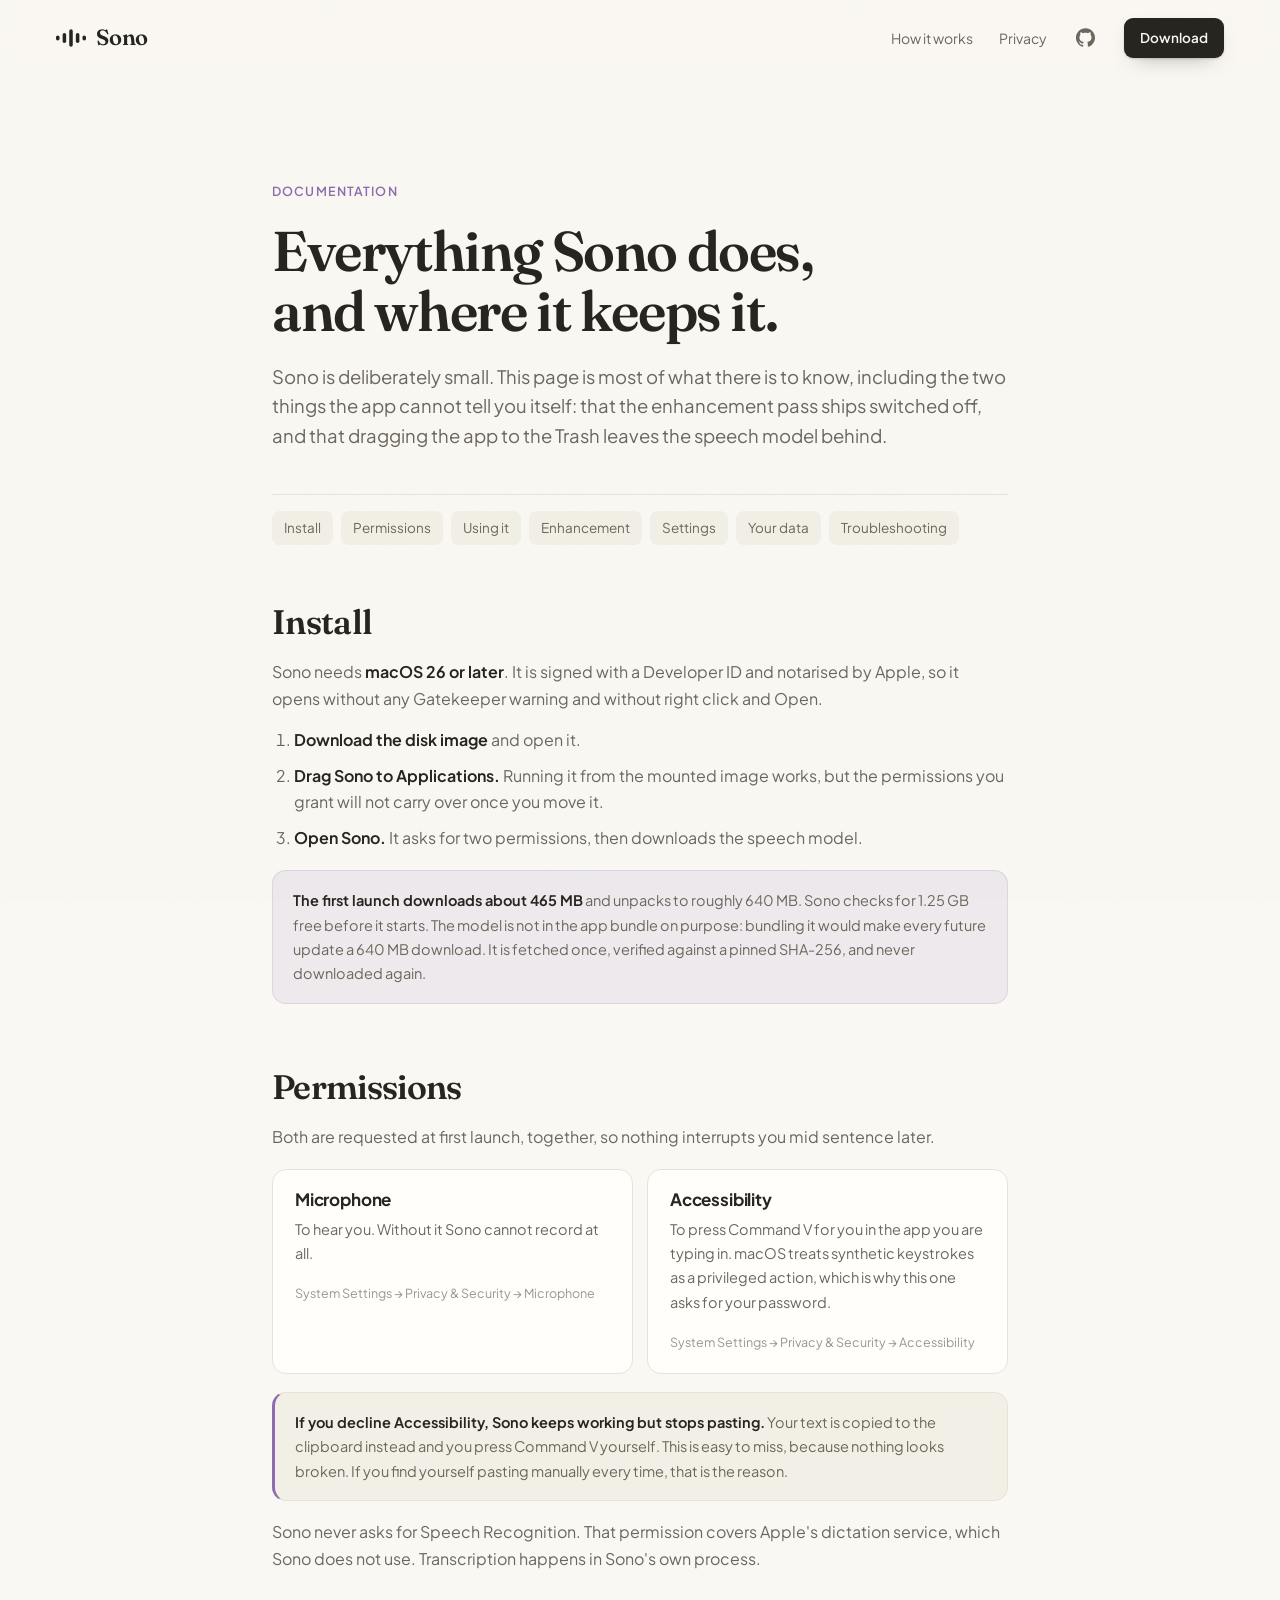
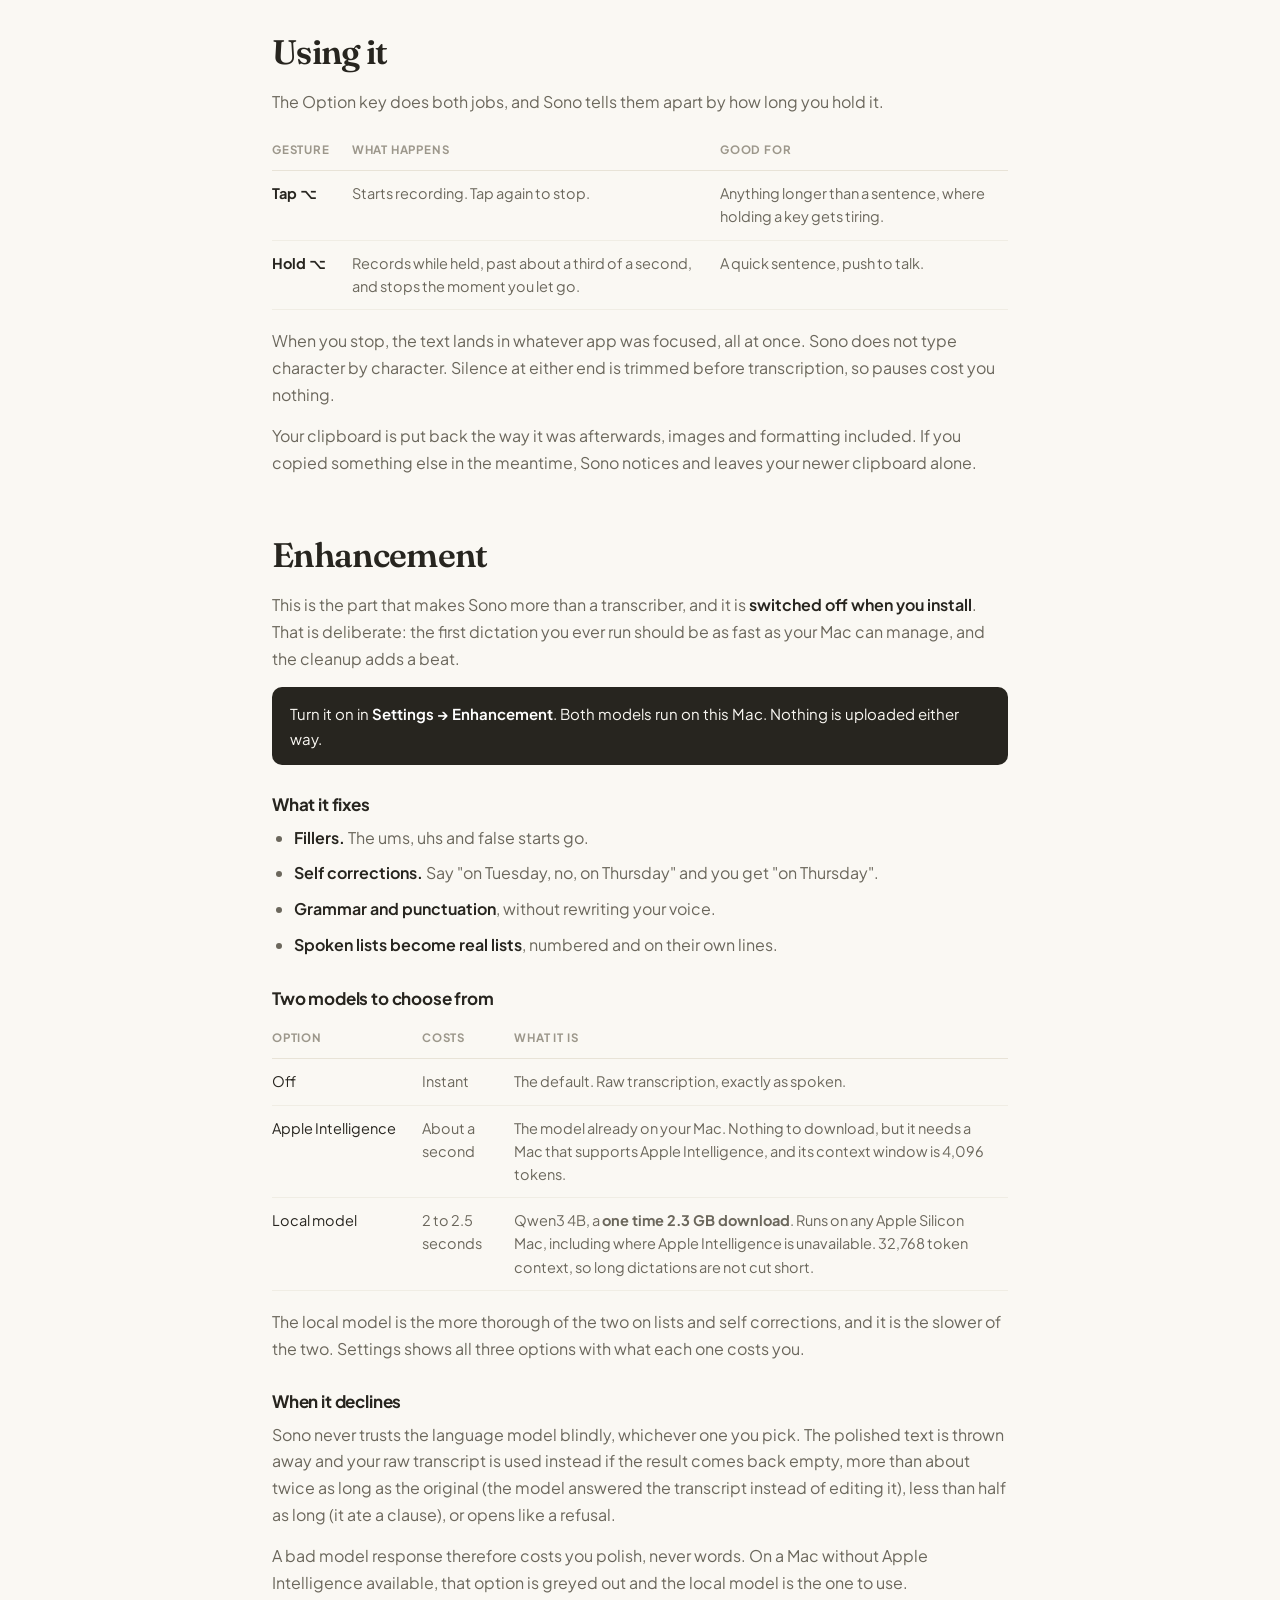
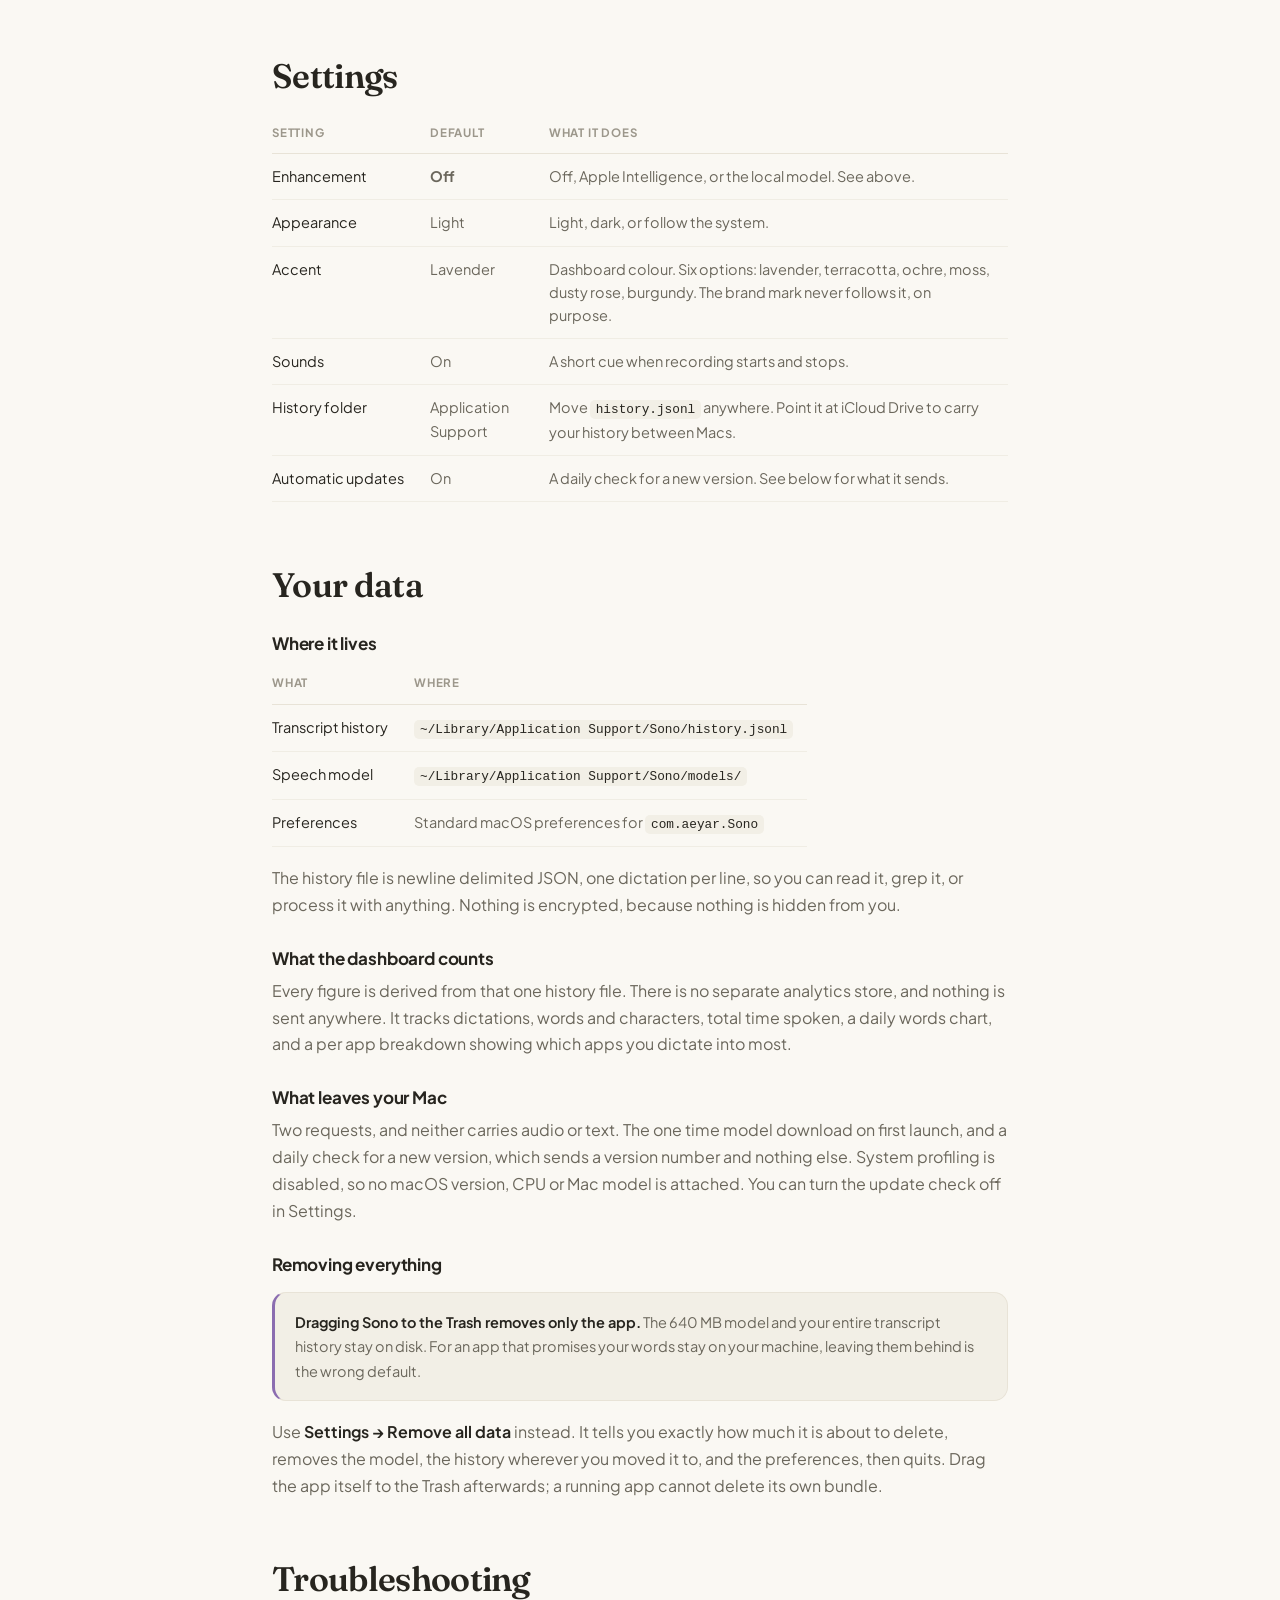
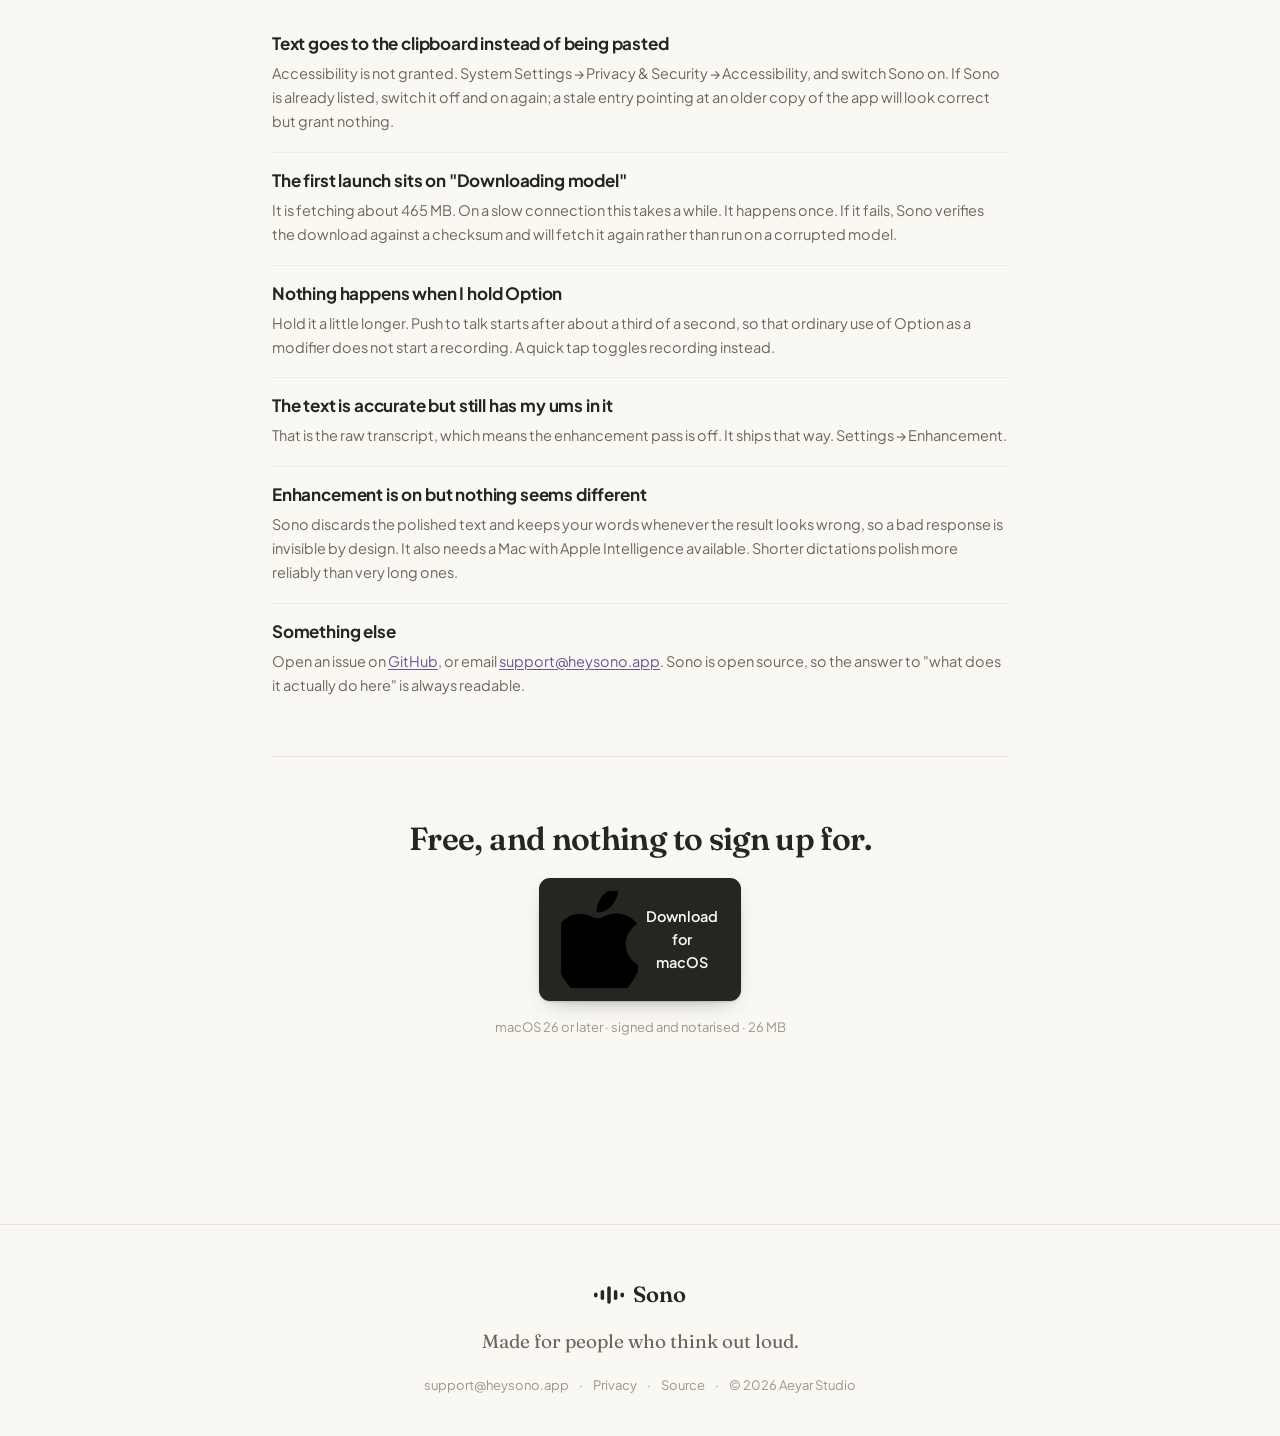
==== commit f9069d63: "Add a local enhancement model, and fix the version Sono reported Apple Intelligence needs supported " ====
--- a/Web/docs.html
+++ b/Web/docs.html
@@ -4,11 +4,11 @@
 <meta charset="utf-8" />
 <meta name="viewport" content="width=device-width, initial-scale=1" />
 <title>Sono · Documentation</title>
-<meta name="description" content="How to install Sono, which permissions it needs and why, what the Apple Intelligence pass does, where your data lives, and how to remove it." />
+<meta name="description" content="How to install Sono, which permissions it needs and why, how the two enhancement models differ, where your data lives, and how to remove it." />
 <link rel="stylesheet" href="css/style.css" />
 <link rel="icon" href="img/favicon.svg" type="image/svg+xml" />
 <meta property="og:title" content="Sono documentation" />
-<meta property="og:description" content="Install, permissions, Apple Intelligence, your data." />
+<meta property="og:description" content="Install, permissions, enhancement models, your data." />
 </head>
 <body>
 
@@ -46,7 +46,7 @@
     <p class="lede">
       Sono is deliberately small. This page is most of what there is to know,
       including the two things the app cannot tell you itself: that the
-      Apple Intelligence pass ships switched off, and that dragging the app to
+      enhancement pass ships switched off, and that dragging the app to
       the Trash leaves the speech model behind.
     </p>
   </header>
@@ -55,7 +55,7 @@
     <a href="#install">Install</a>
     <a href="#permissions">Permissions</a>
     <a href="#using">Using it</a>
-    <a href="#intelligence">Apple Intelligence</a>
+    <a href="#intelligence">Enhancement</a>
     <a href="#settings">Settings</a>
     <a href="#data">Your data</a>
     <a href="#trouble">Troubleshooting</a>
@@ -164,16 +164,16 @@
 
   <!-- ─────────────────────────────── apple intelligence -->
   <section class="docs-sec" id="intelligence">
-    <h2>Apple Intelligence</h2>
+    <h2>Enhancement</h2>
     <p>
       This is the part that makes Sono more than a transcriber, and it is
       <b>switched off when you install</b>. That is deliberate: the first
       dictation you ever run should be as fast as your Mac can manage, and the
-      polish pass adds a second or two.
+      cleanup adds a beat.
     </p>
     <p class="docs-turnon">
-      Turn it on in <b>Settings → Enhancement</b>. Nothing leaves your Mac either
-      way; the model runs on device.
+      Turn it on in <b>Settings → Enhancement</b>. Both models run on this Mac.
+      Nothing is uploaded either way.
     </p>
 
     <h3>What it fixes</h3>
@@ -185,17 +185,40 @@
       <li><b>Spoken lists become real lists</b>, numbered and on their own lines.</li>
     </ul>
 
+    <h3>Two models to choose from</h3>
+    <table class="docs-table">
+      <thead><tr><th>Option</th><th>Costs</th><th>What it is</th></tr></thead>
+      <tbody>
+        <tr><td>Off</td><td>Instant</td>
+            <td>The default. Raw transcription, exactly as spoken.</td></tr>
+        <tr><td>Apple Intelligence</td><td>About a second</td>
+            <td>The model already on your Mac. Nothing to download, but it needs a
+                Mac that supports Apple Intelligence, and its context window is
+                4,096 tokens.</td></tr>
+        <tr><td>Local model</td><td>2 to 2.5 seconds</td>
+            <td>Qwen3 4B, a <b>one time 2.3 GB download</b>. Runs on any Apple
+                Silicon Mac, including where Apple Intelligence is unavailable.
+                32,768 token context, so long dictations are not cut short.</td></tr>
+      </tbody>
+    </table>
+    <p>
+      The local model is the more thorough of the two on lists and self
+      corrections, and it is the slower of the two. Settings shows all three
+      options with what each one costs you.
+    </p>
+
     <h3>When it declines</h3>
     <p>
-      Sono never trusts the language model blindly. The polished text is thrown
-      away and your raw transcript is used instead if the result comes back
-      empty, more than about twice as long as the original (the model answered
-      the transcript instead of editing it), less than half as long (it ate a
-      clause), or opens like a refusal.
+      Sono never trusts the language model blindly, whichever one you pick. The
+      polished text is thrown away and your raw transcript is used instead if the
+      result comes back empty, more than about twice as long as the original (the
+      model answered the transcript instead of editing it), less than half as long
+      (it ate a clause), or opens like a refusal.
     </p>
     <p>
       A bad model response therefore costs you polish, never words. On a Mac
-      without Apple Intelligence available, the toggle simply has no effect.
+      without Apple Intelligence available, that option is greyed out and the
+      local model is the one to use.
     </p>
   </section>
 
@@ -206,7 +229,7 @@
       <thead><tr><th>Setting</th><th>Default</th><th>What it does</th></tr></thead>
       <tbody>
         <tr><td>Enhancement</td><td><b>Off</b></td>
-            <td>The Apple Intelligence pass described above.</td></tr>
+            <td>Off, Apple Intelligence, or the local model. See above.</td></tr>
         <tr><td>Appearance</td><td>Light</td>
             <td>Light, dark, or follow the system.</td></tr>
         <tr><td>Accent</td><td>Lavender</td>
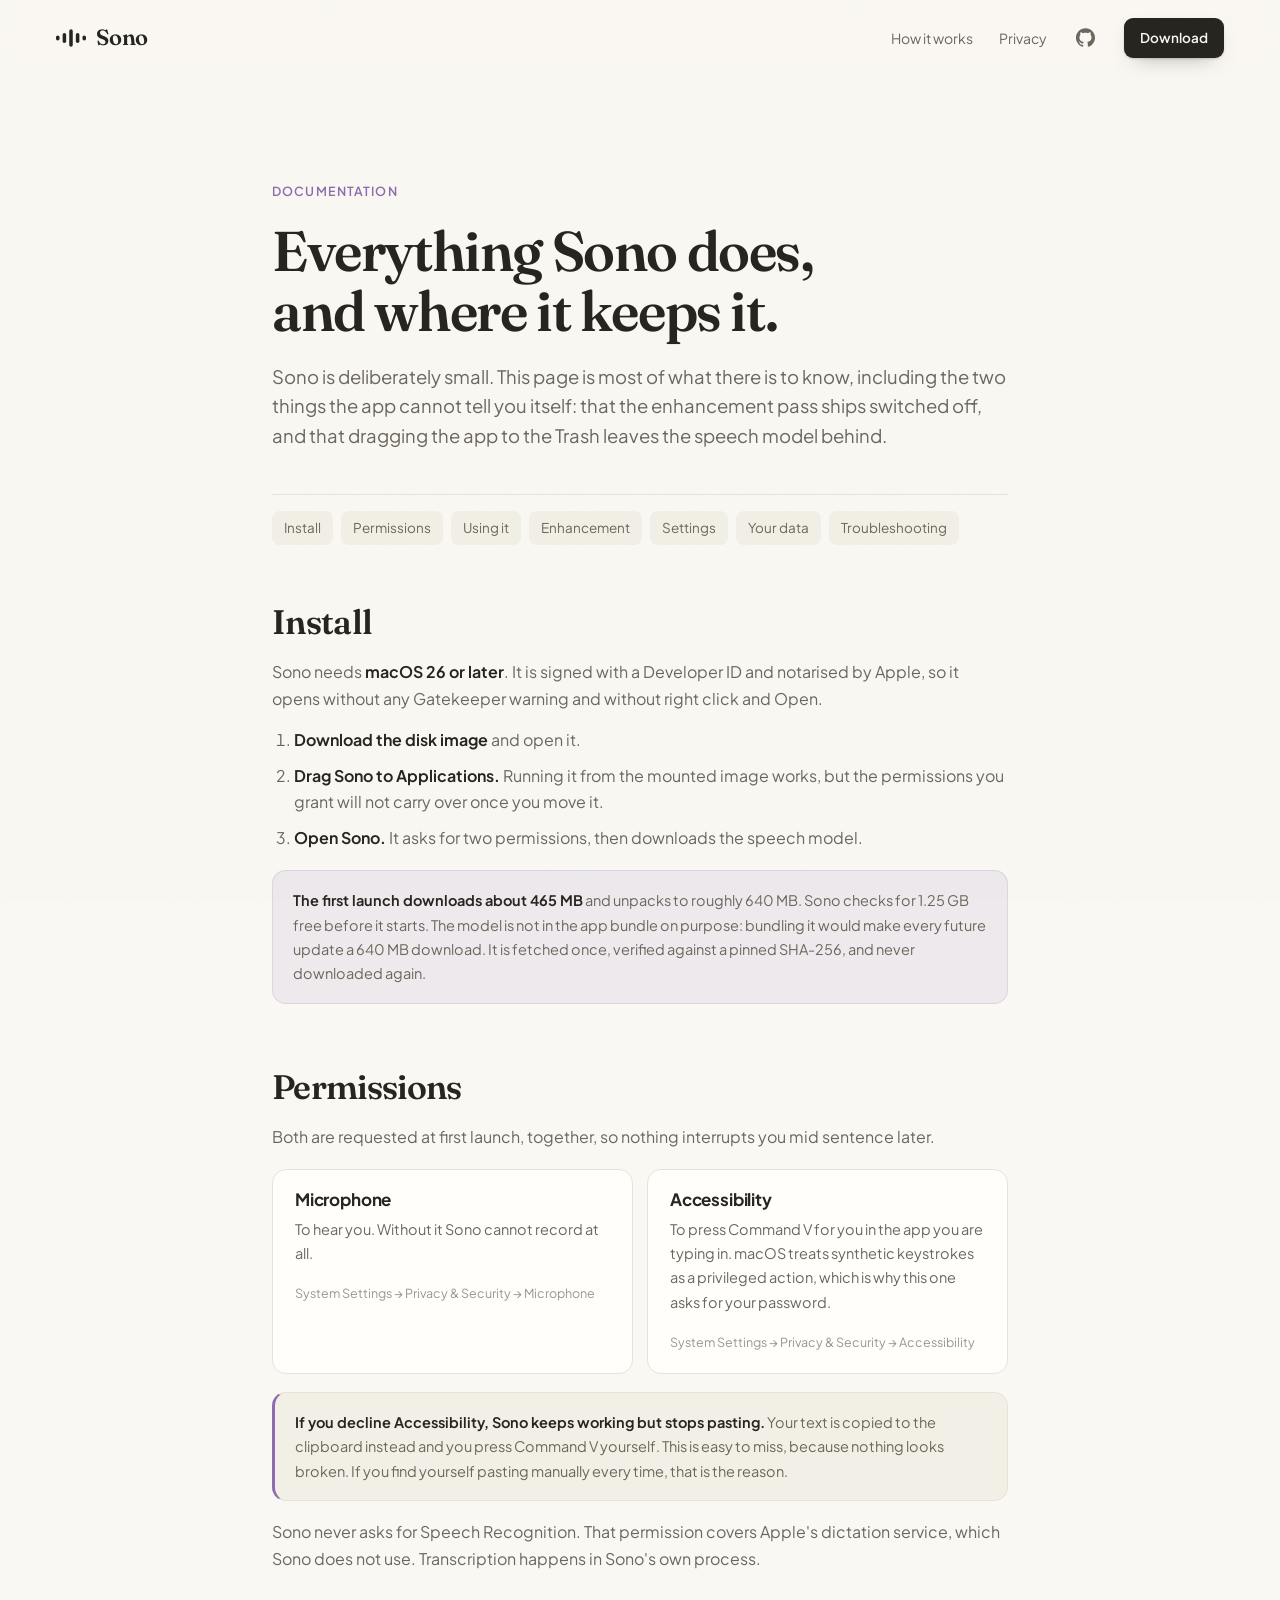
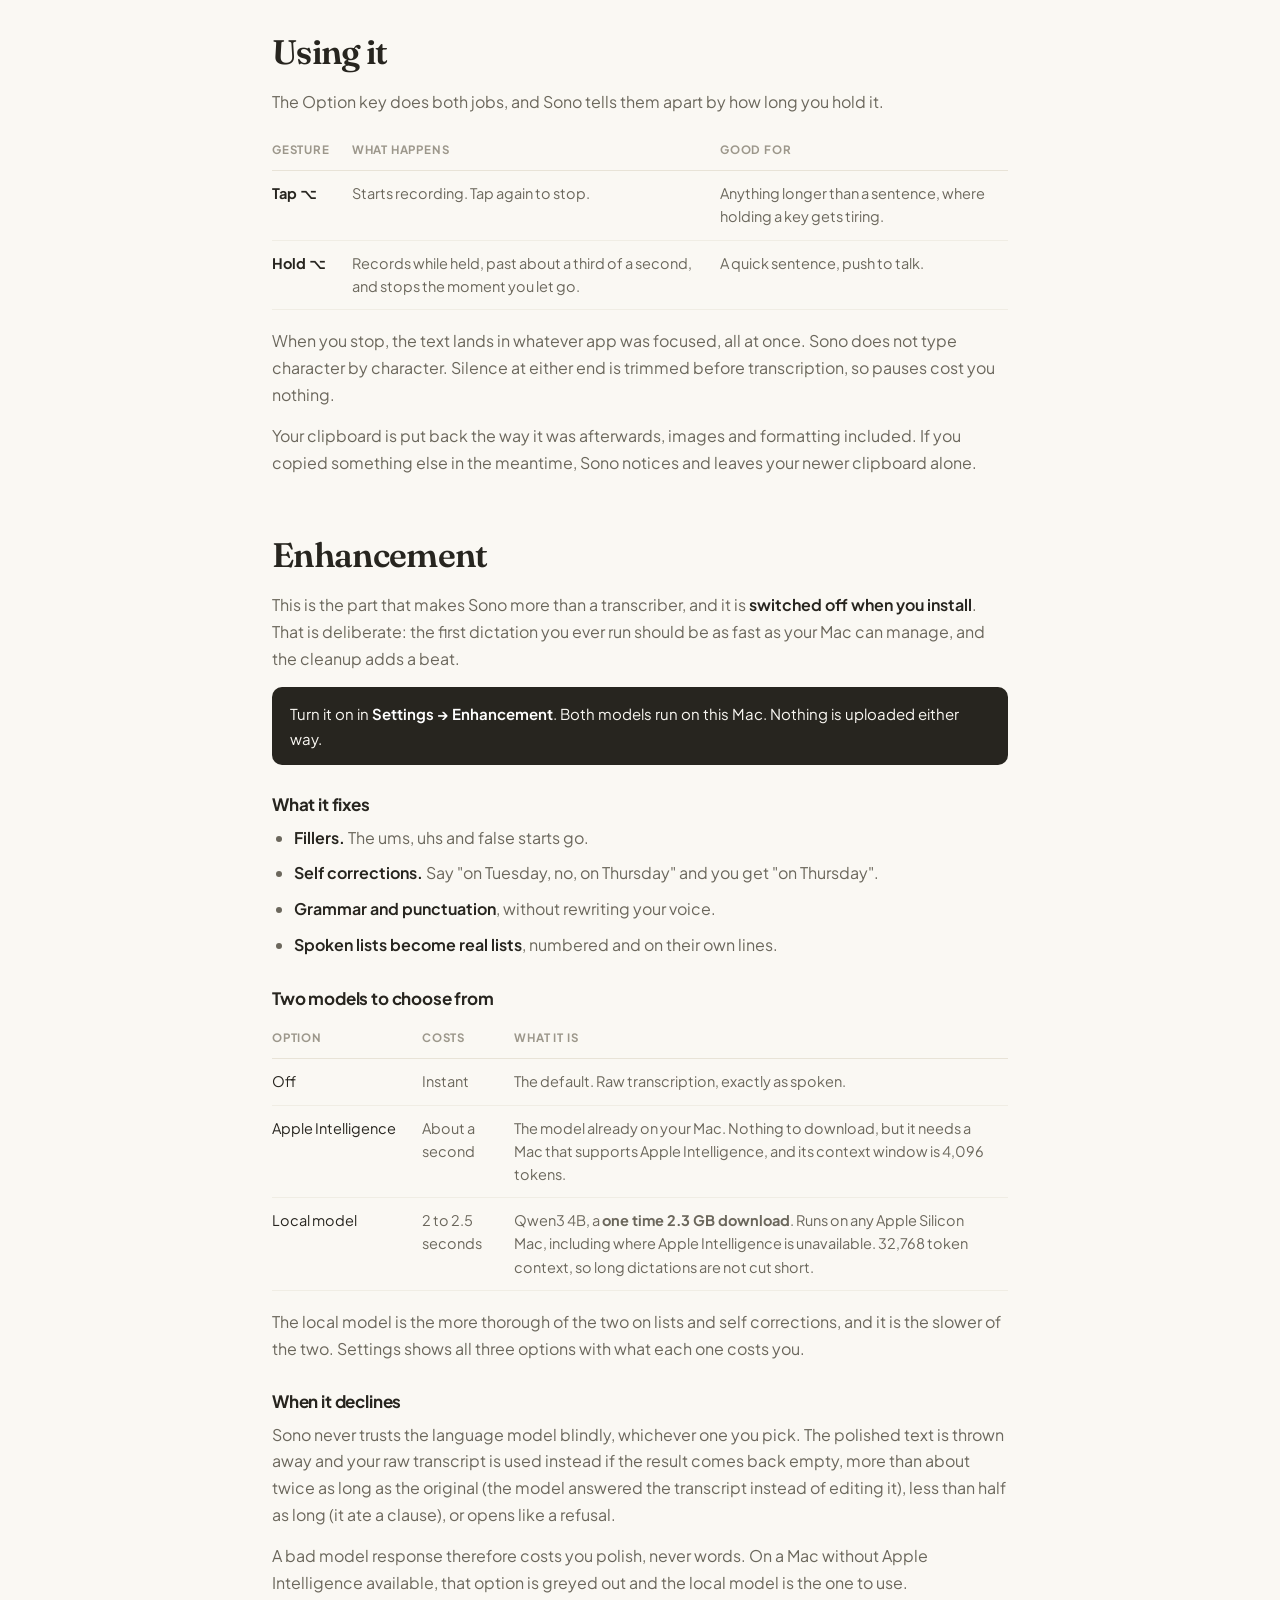
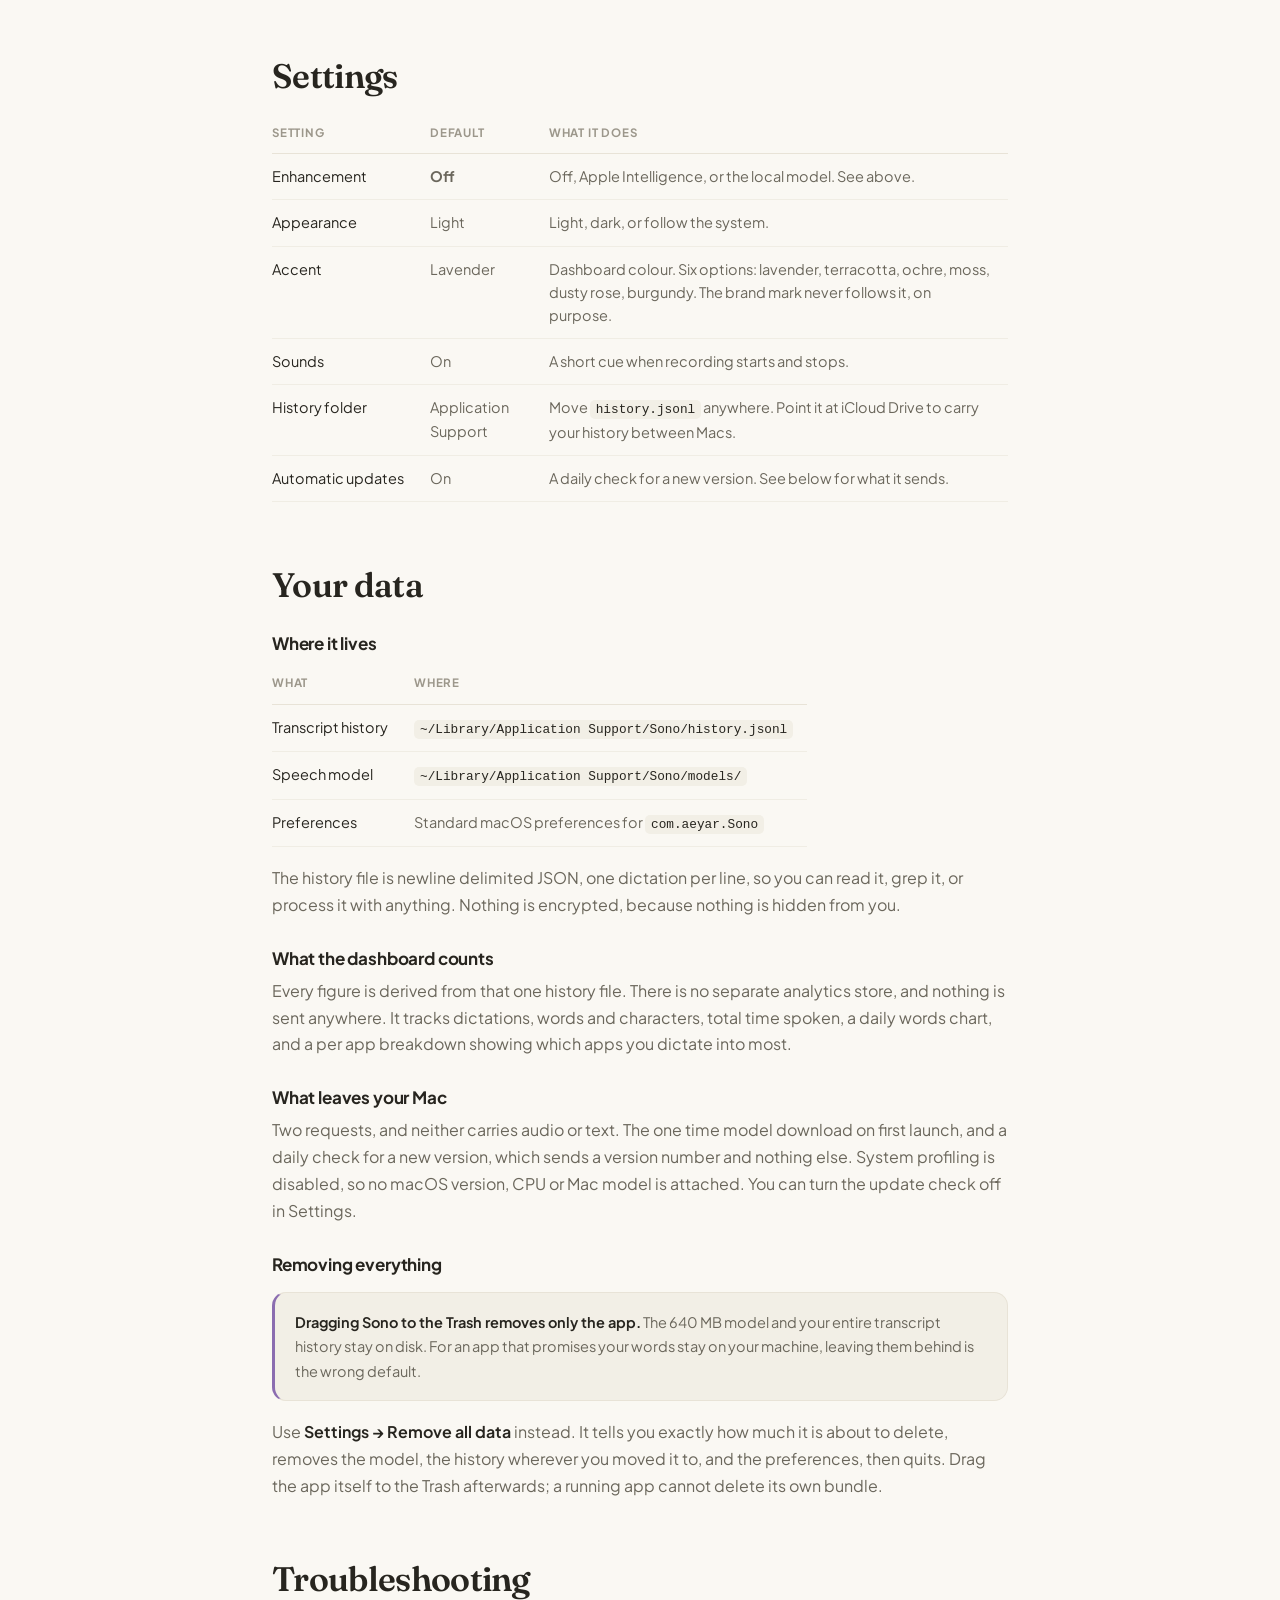
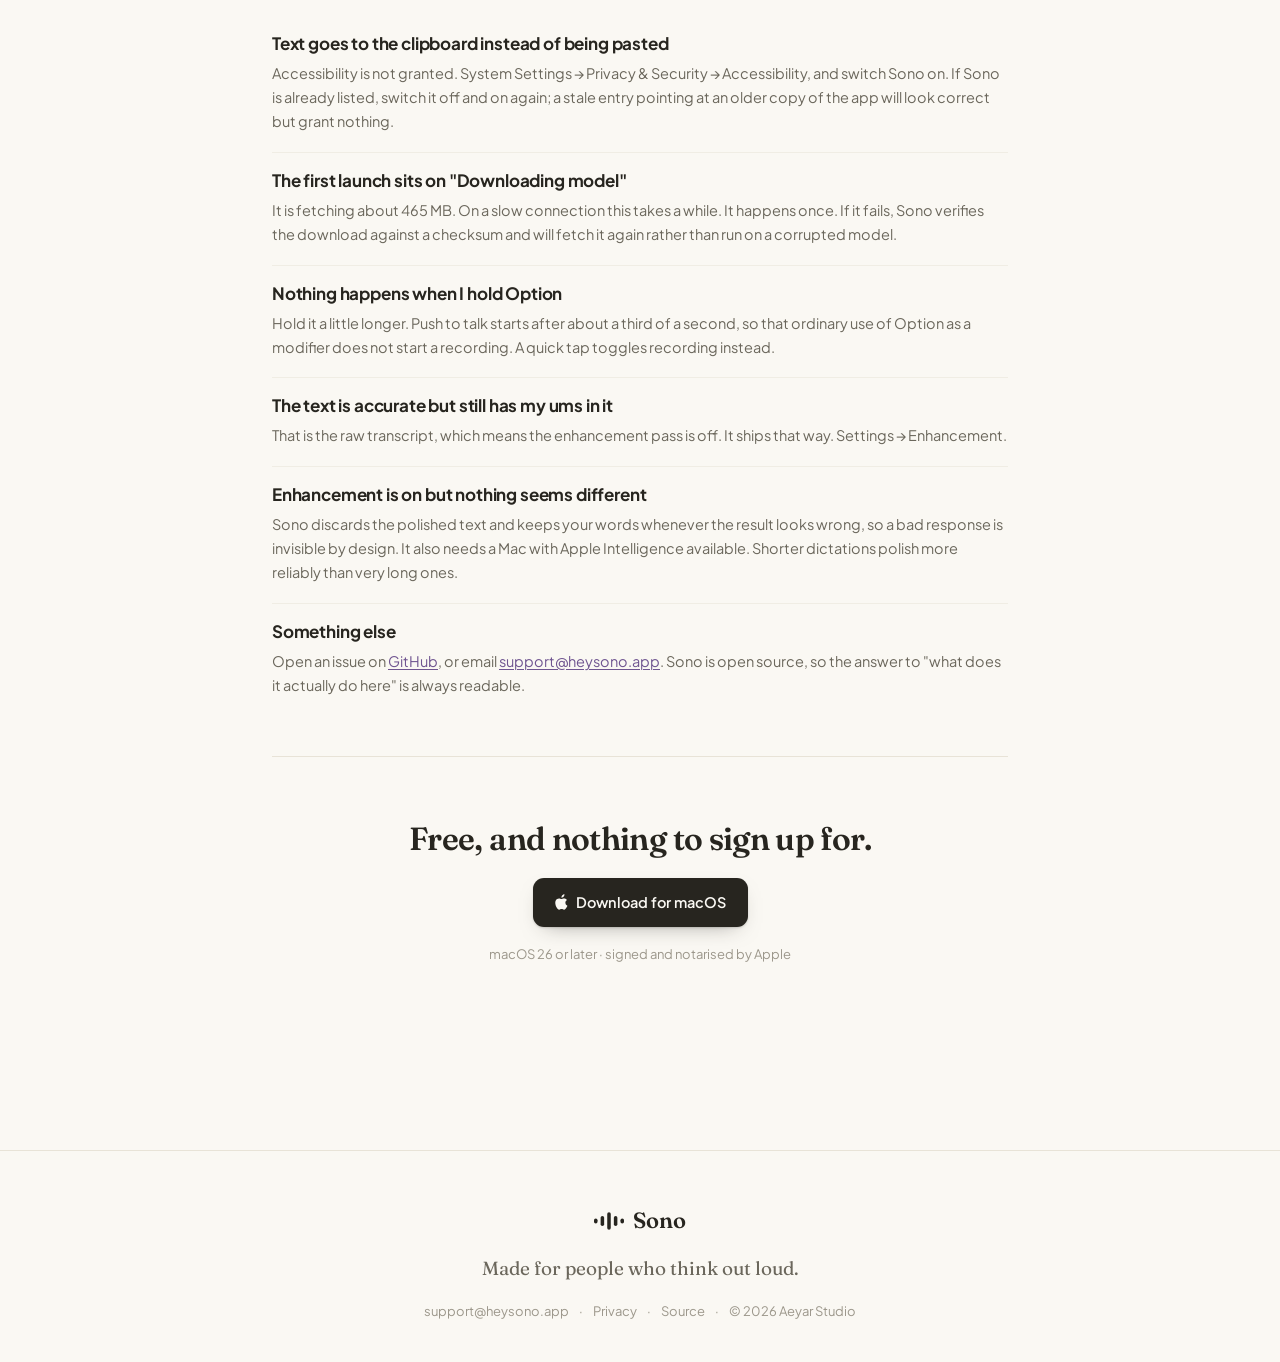
==== commit 851ace93: "Drop the app size from both download captions It was wrong the moment the binary changed, and nobody" ====
--- a/Web/docs.html
+++ b/Web/docs.html
@@ -366,12 +366,16 @@
   <section class="docs-cta">
     <h2>Free, and nothing to sign up for.</h2>
     <a class="btn btn-solid" href="/releases/Sono-1.0.dmg" download>
-      <svg class="apple" viewBox="5.2 2.6 14.5 18.3" aria-hidden="true">
-        <path d="M18.71 19.5c-.83 1.24-1.71 2.45-3.05 2.47-1.34.03-1.77-.79-3.29-.79-1.53 0-2 .77-3.27.82-1.31.05-2.3-1.32-3.14-2.53C4.25 17 2.94 12.45 4.7 9.39c.87-1.52 2.43-2.48 4.12-2.51 1.28-.02 2.5.87 3.29.87.78 0 2.26-1.07 3.81-.91.65.03 2.47.26 3.64 1.98-.09.06-2.17 1.28-2.15 3.81.03 3.02 2.65 4.03 2.68 4.04-.03.07-.42 1.44-1.38 2.83M13 3.5c.73-.83 1.94-1.46 2.94-1.5.13 1.17-.34 2.35-1.04 3.19-.69.85-1.83 1.51-2.95 1.42-.15-1.15.41-2.35 1.05-3.11z" />
+      <!-- Same class and same mark as the home page. This file previously
+           invented class="apple", which matches no rule, so the glyph rendered
+           at its intrinsic size and swallowed the button. -->
+      <svg class="btn-apple" viewBox="5.2 2.6 14.5 18.3" aria-hidden="true">
+        <path d="M17.05 12.54c-.02-2.14 1.75-3.17 1.83-3.22-1-1.46-2.55-1.66-3.1-1.68-1.32-.13-2.58.77-3.25.77-.68 0-1.71-.75-2.81-.73-1.45.02-2.78.84-3.52 2.13-1.5 2.6-.38 6.45 1.08 8.56.72 1.03 1.57 2.18 2.69 2.14 1.08-.04 1.49-.7 2.79-.7 1.3 0 1.67.7 2.8.68 1.16-.02 1.9-1.05 2.61-2.09.82-1.19 1.16-2.34 1.18-2.4-.03-.01-2.26-.87-2.28-3.45z" />
+        <path d="M15.16 5.6c.59-.72.99-1.72.88-2.72-.86.03-1.9.57-2.51 1.29-.55.63-1.02 1.65-.89 2.62.96.08 1.93-.48 2.52-1.19z" />
       </svg>
       Download for macOS
     </a>
-    <p class="docs-cta-meta">macOS 26 or later · signed and notarised · 26 MB</p>
+    <p class="docs-cta-meta">macOS 26 or later · signed and notarised by Apple</p>
   </section>
 
 </main>
